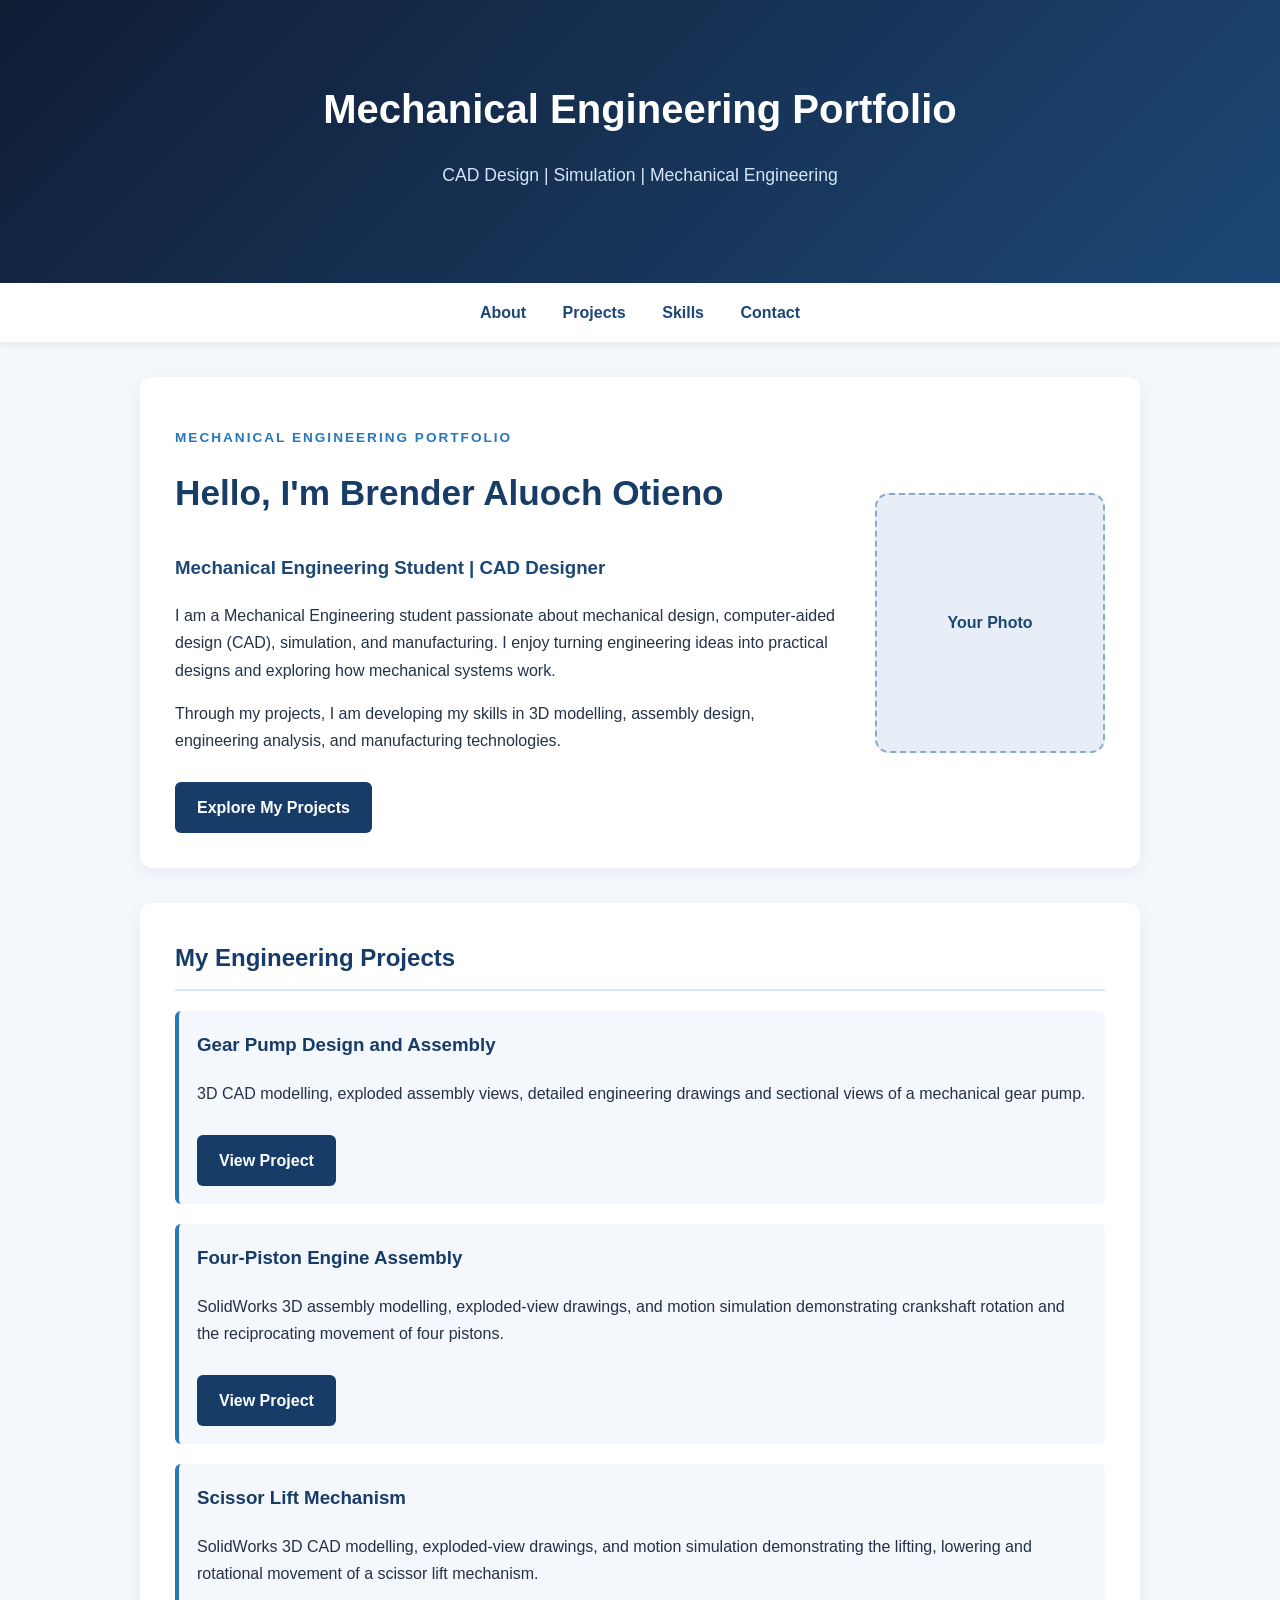
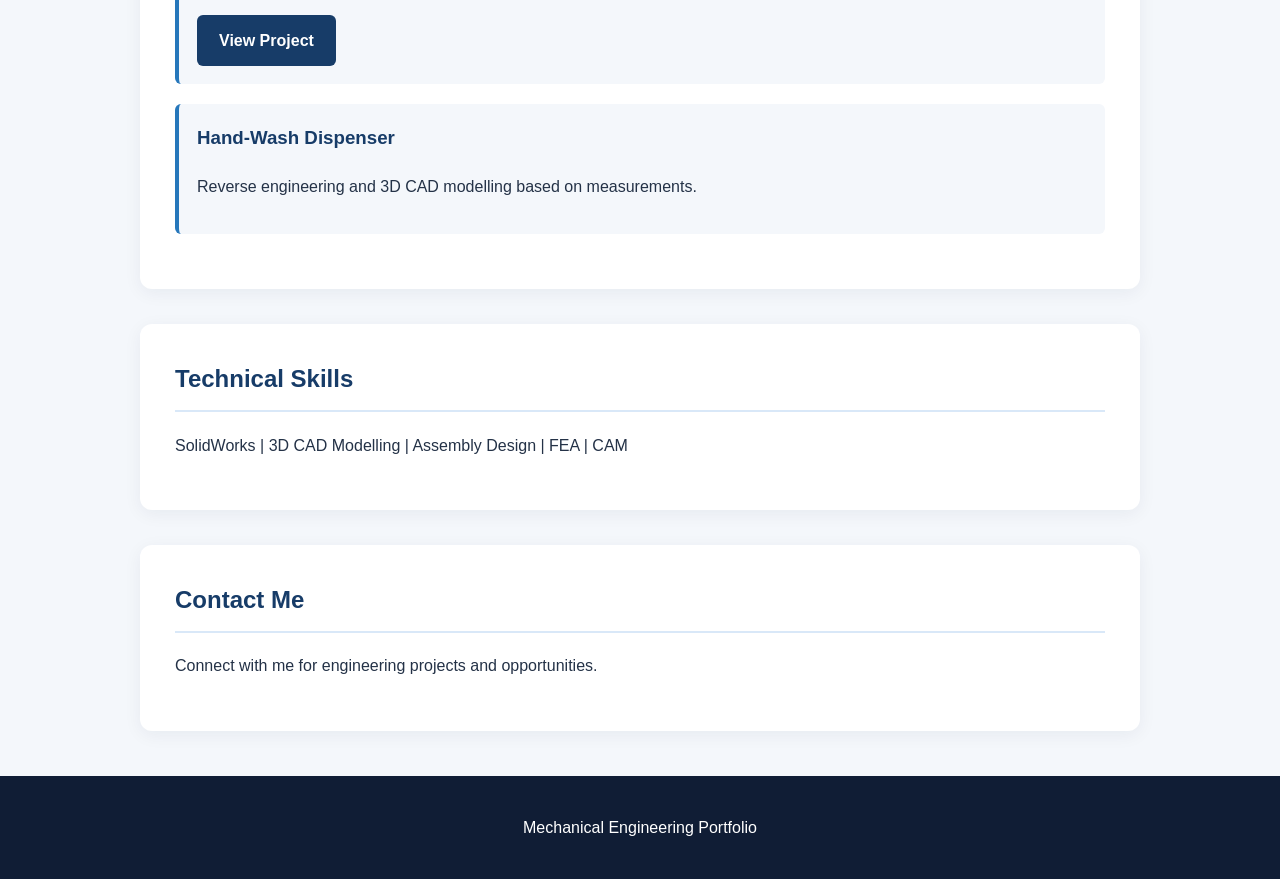
==== index.html @ 4df6caf7 "Add Scissor Lift Mechanism project section" ====
<!DOCTYPE html>
<html lang="en">
<head>
    <meta charset="UTF-8">
    <meta name="viewport" content="width=device-width, initial-scale=1.0">
    <title>Mechanical Engineering CAD Portfolio</title>
    <link rel="stylesheet" href="style.css">
</head>
<body>

    <header>
        <h1>Mechanical Engineering Portfolio</h1>
        <p>CAD Design | Simulation | Mechanical Engineering</p>
    </header>

    <nav>
        <a href="#about">About</a>
        <a href="#projects">Projects</a>
        <a href="#skills">Skills</a>
        <a href="#contact">Contact</a>
    </nav>
     <section id="about">
    <div class="intro-container">

        <div class="intro-text">
            <p class="intro-label">MECHANICAL ENGINEERING PORTFOLIO</p>

            <h2>Hello, I'm Brender Aluoch Otieno</h2>

            <h3>Mechanical Engineering Student | CAD Designer</h3>

            <p>
                I am a Mechanical Engineering student passionate about
                mechanical design, computer-aided design (CAD),
                simulation, and manufacturing. I enjoy turning
                engineering ideas into practical designs and exploring
                how mechanical systems work.
            </p>

            <p>
                Through my projects, I am developing my skills in
                3D modelling, assembly design, engineering analysis,
                and manufacturing technologies.
            </p>

            <a href="#projects" class="intro-button">
                Explore My Projects
            </a>
        </div>

        <div class="profile-photo">
            <div class="photo-placeholder">
                Your Photo
            </div>
        </div>

    </div>
</section>
      
    <section id="projects">
        <h2>My Engineering Projects</h2>

        <article>
    <h3>Gear Pump Design and Assembly</h3>
    <p>
        3D CAD modelling, exploded assembly views,
        detailed engineering drawings and sectional views
        of a mechanical gear pump.
    </p>
    <a href="gear-pump.html" class="intro-button">View Project</a>
</article>

    <article>
    <h3>Four-Piston Engine Assembly</h3>
    <p>
        SolidWorks 3D assembly modelling, exploded-view drawings,
        and motion simulation demonstrating crankshaft rotation
        and the reciprocating movement of four pistons.
    </p>
    <a href="piston.html" class="intro-button">View Project</a>
</article>

    <article>
    <h3>Scissor Lift Mechanism</h3>
    <p>
        SolidWorks 3D CAD modelling, exploded-view drawings,
        and motion simulation demonstrating the lifting,
        lowering and rotational movement of a scissor lift mechanism.
    </p>
    <a href="scissorlift.html" class="intro-button">View Project</a>
</article>    

        <article>
            <h3>Hand-Wash Dispenser</h3>
            <p>Reverse engineering and 3D CAD modelling based on measurements.</p>
        </article>
    </section>

    <section id="skills">
        <h2>Technical Skills</h2>
        <p>SolidWorks | 3D CAD Modelling | Assembly Design | FEA | CAM</p>
    </section>

    <section id="contact">
        <h2>Contact Me</h2>
        <p>Connect with me for engineering projects and opportunities.</p>
    </section>

    <footer>
        <p>Mechanical Engineering Portfolio</p>
    </footer>

</body>
</html>
---- style.css ----
/* General page styling */
* {
    box-sizing: border-box;
}

html {
    scroll-behavior: smooth;
}

body {
    margin: 0;
    font-family: Arial, Helvetica, sans-serif;
    line-height: 1.7;
    color: #243247;
    background-color: #f4f7fb;
}

/* Main introduction */
header {
    background: linear-gradient(135deg, #101d35, #1d4775);
    color: white;
    text-align: center;
    padding: 75px 20px;
}

header h1 {
    font-size: 2.5rem;
    margin: 0 0 10px;
}

header p {
    color: #d5e5f7;
    font-size: 1.1rem;
}

/* Navigation */
nav {
    background-color: #ffffff;
    padding: 16px;
    text-align: center;
    box-shadow: 0 2px 8px rgba(0, 0, 0, 0.08);
}

nav a {
    color: #1d4775;
    text-decoration: none;
    font-weight: bold;
    margin: 0 16px;
}

nav a:hover {
    color: #1684d6;
}

/* Content sections */
section {
    max-width: 1000px;
    margin: 35px auto;
    padding: 35px;
    background-color: #ffffff;
    border-radius: 12px;
    box-shadow: 0 4px 18px rgba(20, 40, 70, 0.06);
}

section h2 {
    color: #173c68;
    margin-top: 0;
    border-bottom: 2px solid #d9e8f8;
    padding-bottom: 10px;
}

/* Individual projects */
article {
    padding: 18px;
    margin: 20px 0;
    background-color: #f4f7fb;
    border-left: 4px solid #2677bb;
    border-radius: 6px;
}

article h3 {
    color: #173c68;
    margin-top: 0;
}

/* Bottom of the page */
footer {
    background-color: #101d35;
    color: #ffffff;
    text-align: center;
    padding: 22px;
    margin-top: 45px;
}

/* Smaller screens, including phones */
@media (max-width: 600px) {
    header {
        padding: 50px 16px;
    }

    header h1 {
        font-size: 1.8rem;
    }

    nav a {
        display: inline-block;
        margin: 5px 8px;
    }

    section {
        margin: 20px 12px;
        padding: 22px;
    }
}
/* Personal introduction */
.intro-container {
    display: flex;
    align-items: center;
    justify-content: space-between;
    gap: 35px;
}

.intro-text {
    flex: 1;
}

.intro-label {
    color: #2677bb;
    font-size: 0.85rem;
    font-weight: bold;
    letter-spacing: 2px;
}

.intro-text h2 {
    font-size: 2.2rem;
    border-bottom: none;
    padding-bottom: 0;
}

.intro-text h3 {
    color: #1d4775;
}

.profile-photo {
    flex: 0 0 230px;
}

.photo-placeholder {
    min-height: 260px;
    display: flex;
    align-items: center;
    justify-content: center;
    background-color: #e7eef7;
    border: 2px dashed #8ba9c9;
    border-radius: 14px;
    color: #1d4775;
    font-weight: bold;
}

.intro-button {
    display: inline-block;
    margin-top: 12px;
    padding: 12px 22px;
    background-color: #173c68;
    color: white;
    text-decoration: none;
    border-radius: 6px;
    font-weight: bold;
}

.intro-button:hover {
    background-color: #2677bb;
}

@media (max-width: 600px) {
    .intro-container {
        flex-direction: column-reverse;
        align-items: stretch;
    }

    .profile-photo {
        flex-basis: auto;
        width: 100%;
        max-width: 230px;
    }

    .intro-text h2 {
        font-size: 1.8rem;
    }
}
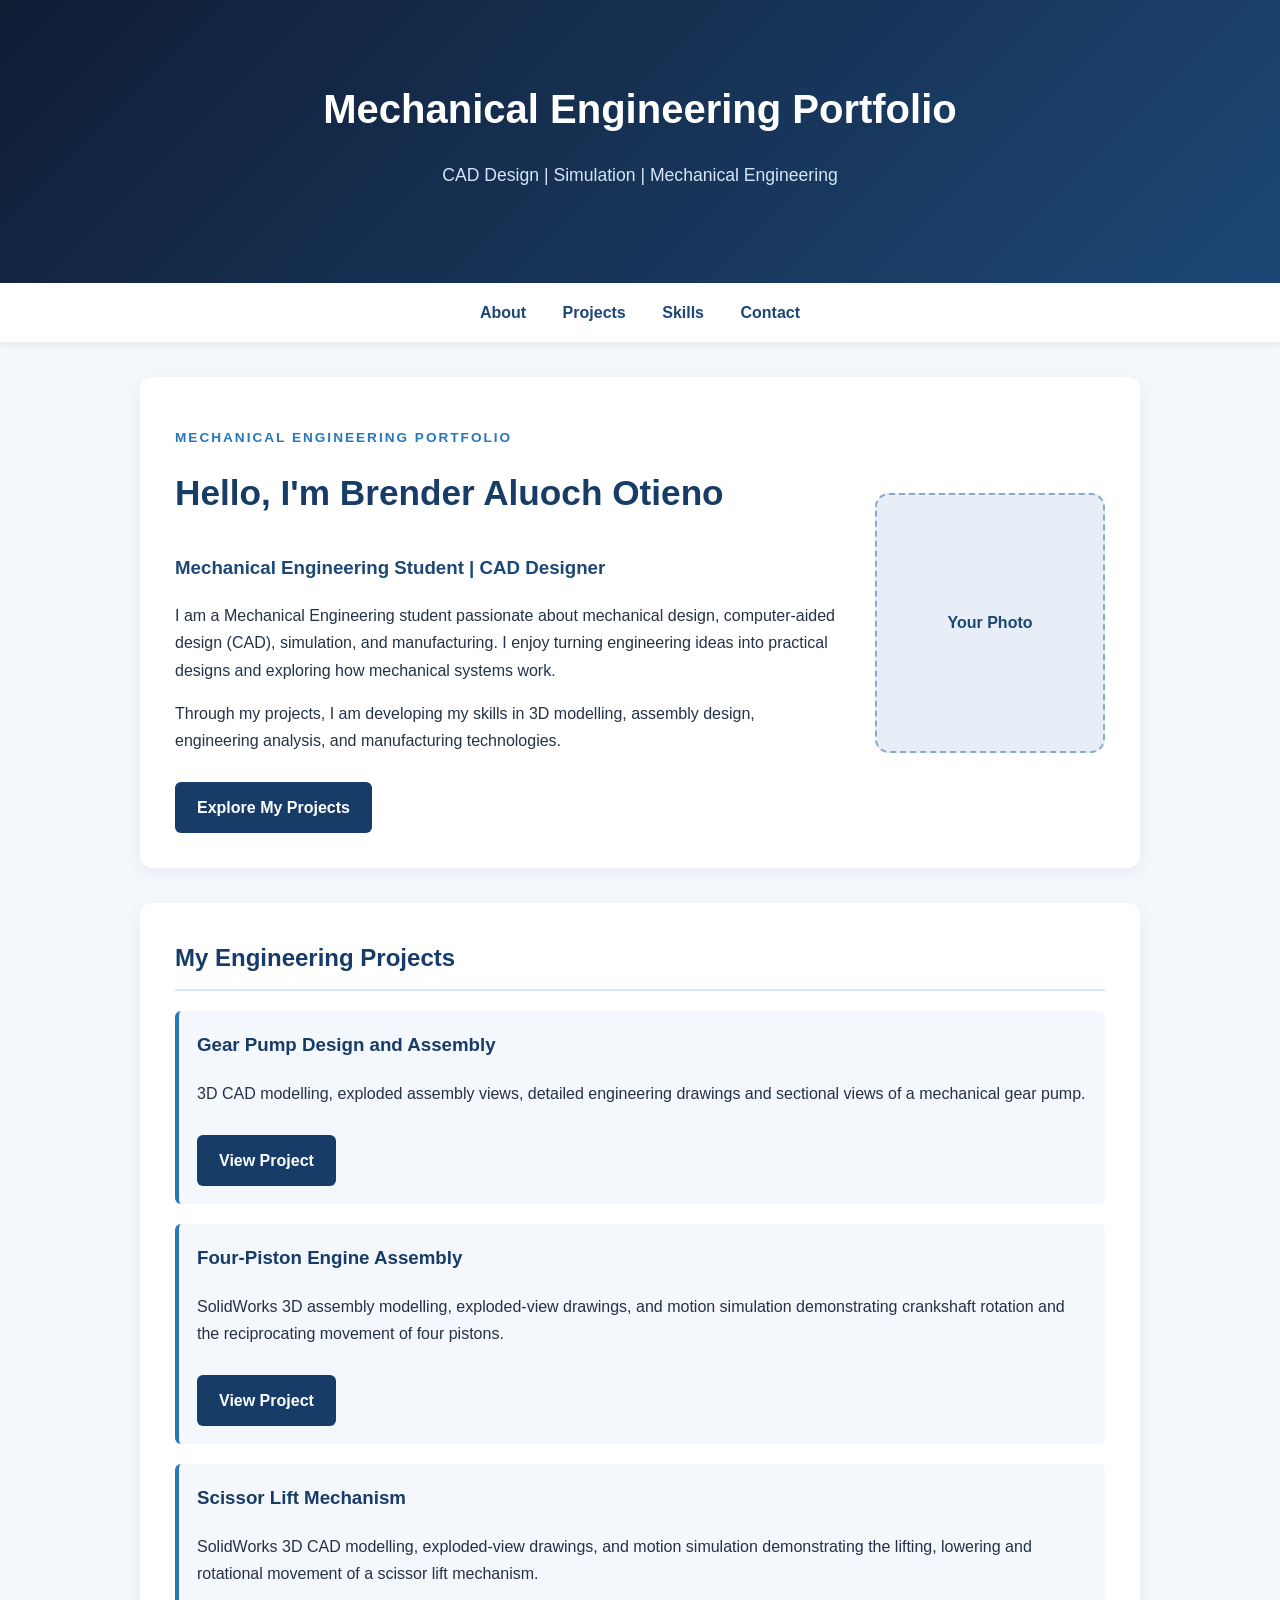
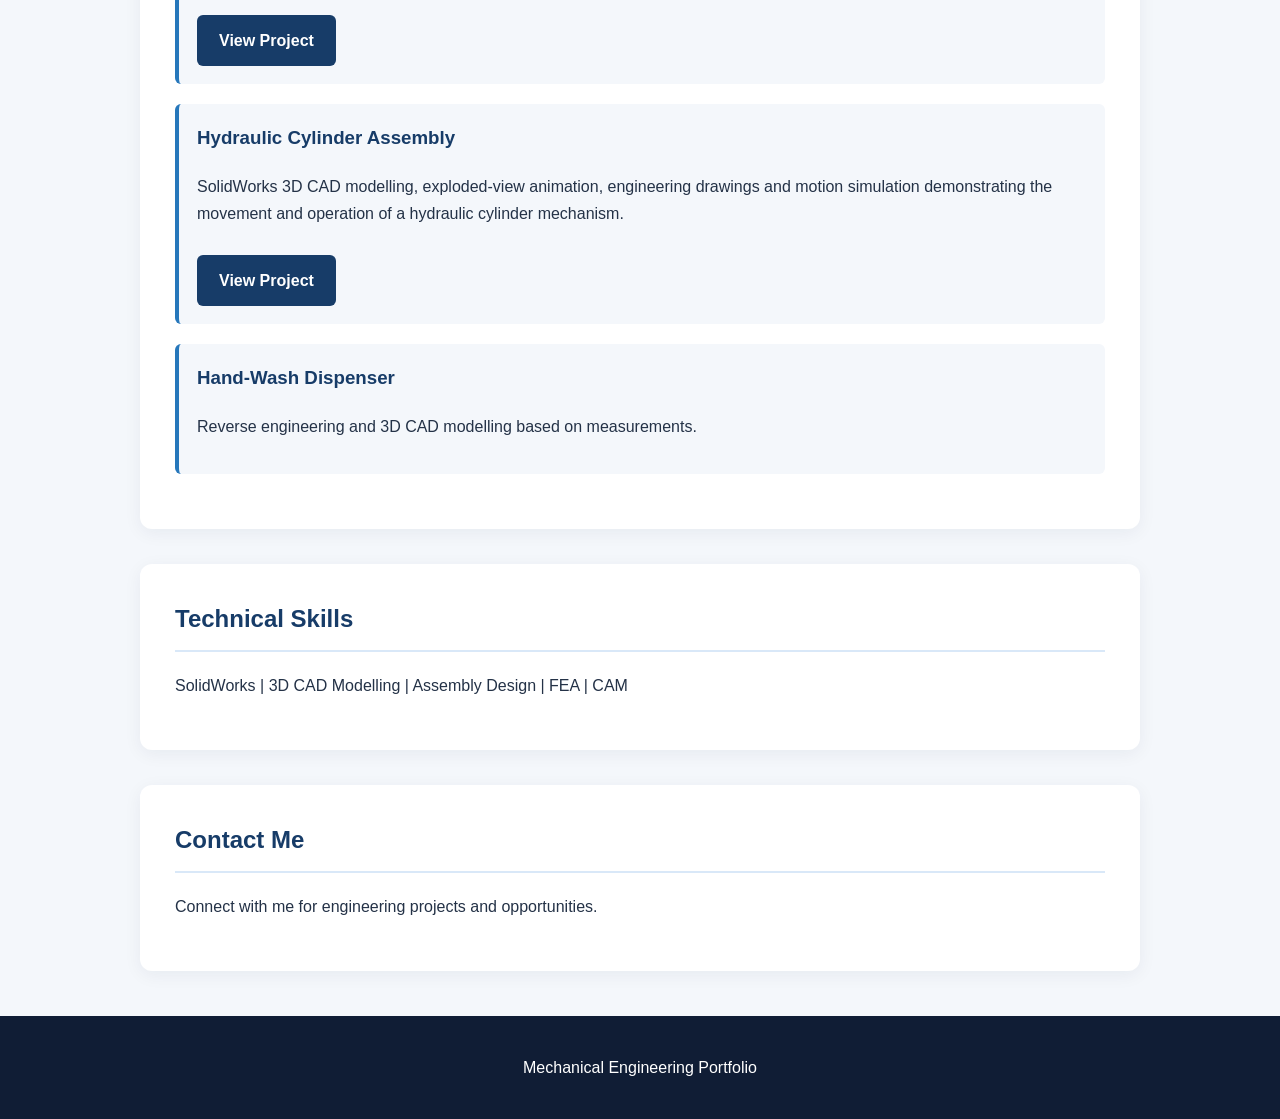
==== commit 2ca09114: "Add hydraulic cylinder assembly project section" ====
--- a/index.html
+++ b/index.html
@@ -91,6 +91,16 @@
 </article>    
 
         <article>
+    <h3>Hydraulic Cylinder Assembly</h3>
+    <p>
+        SolidWorks 3D CAD modelling, exploded-view animation,
+        engineering drawings and motion simulation demonstrating
+        the movement and operation of a hydraulic cylinder mechanism.
+    </p>
+    <a href="hydraulic-cylinder.html" class="intro-button">View Project</a>
+</article>
+
+        <article>
             <h3>Hand-Wash Dispenser</h3>
             <p>Reverse engineering and 3D CAD modelling based on measurements.</p>
         </article>
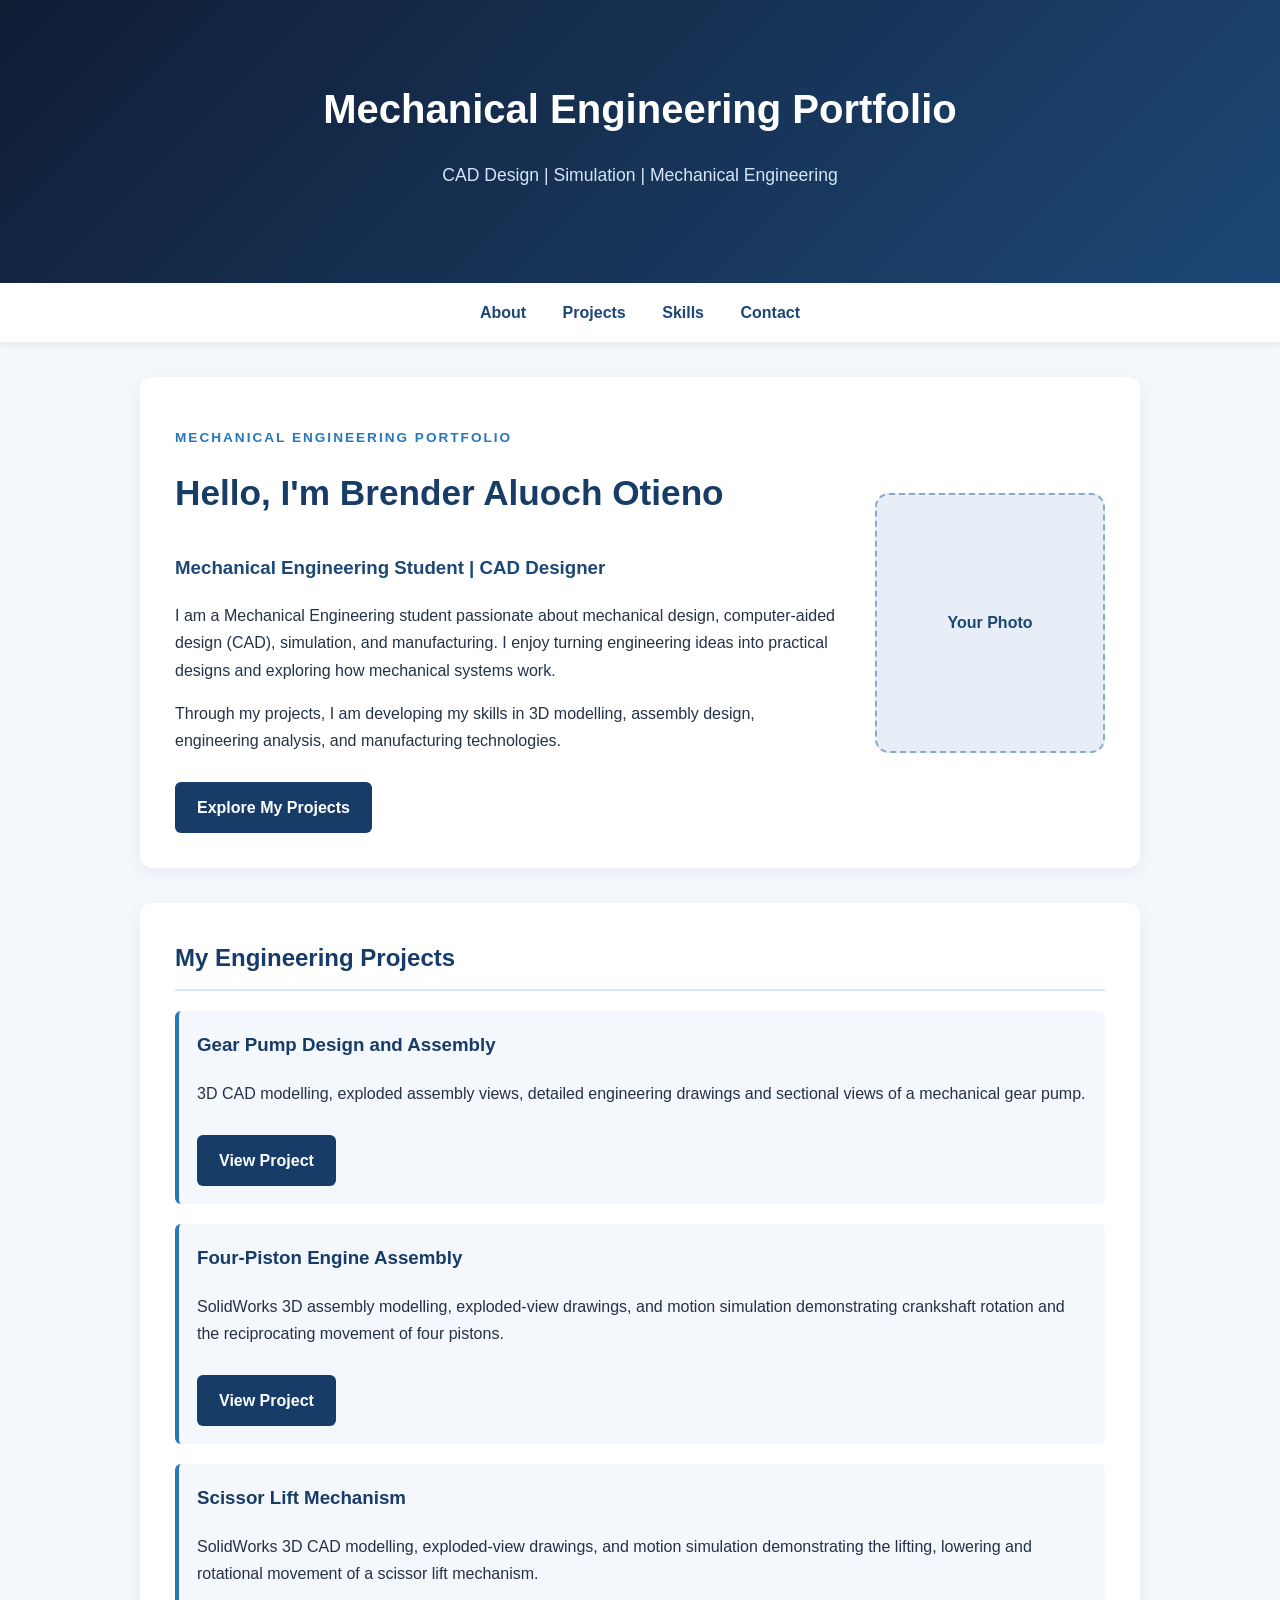
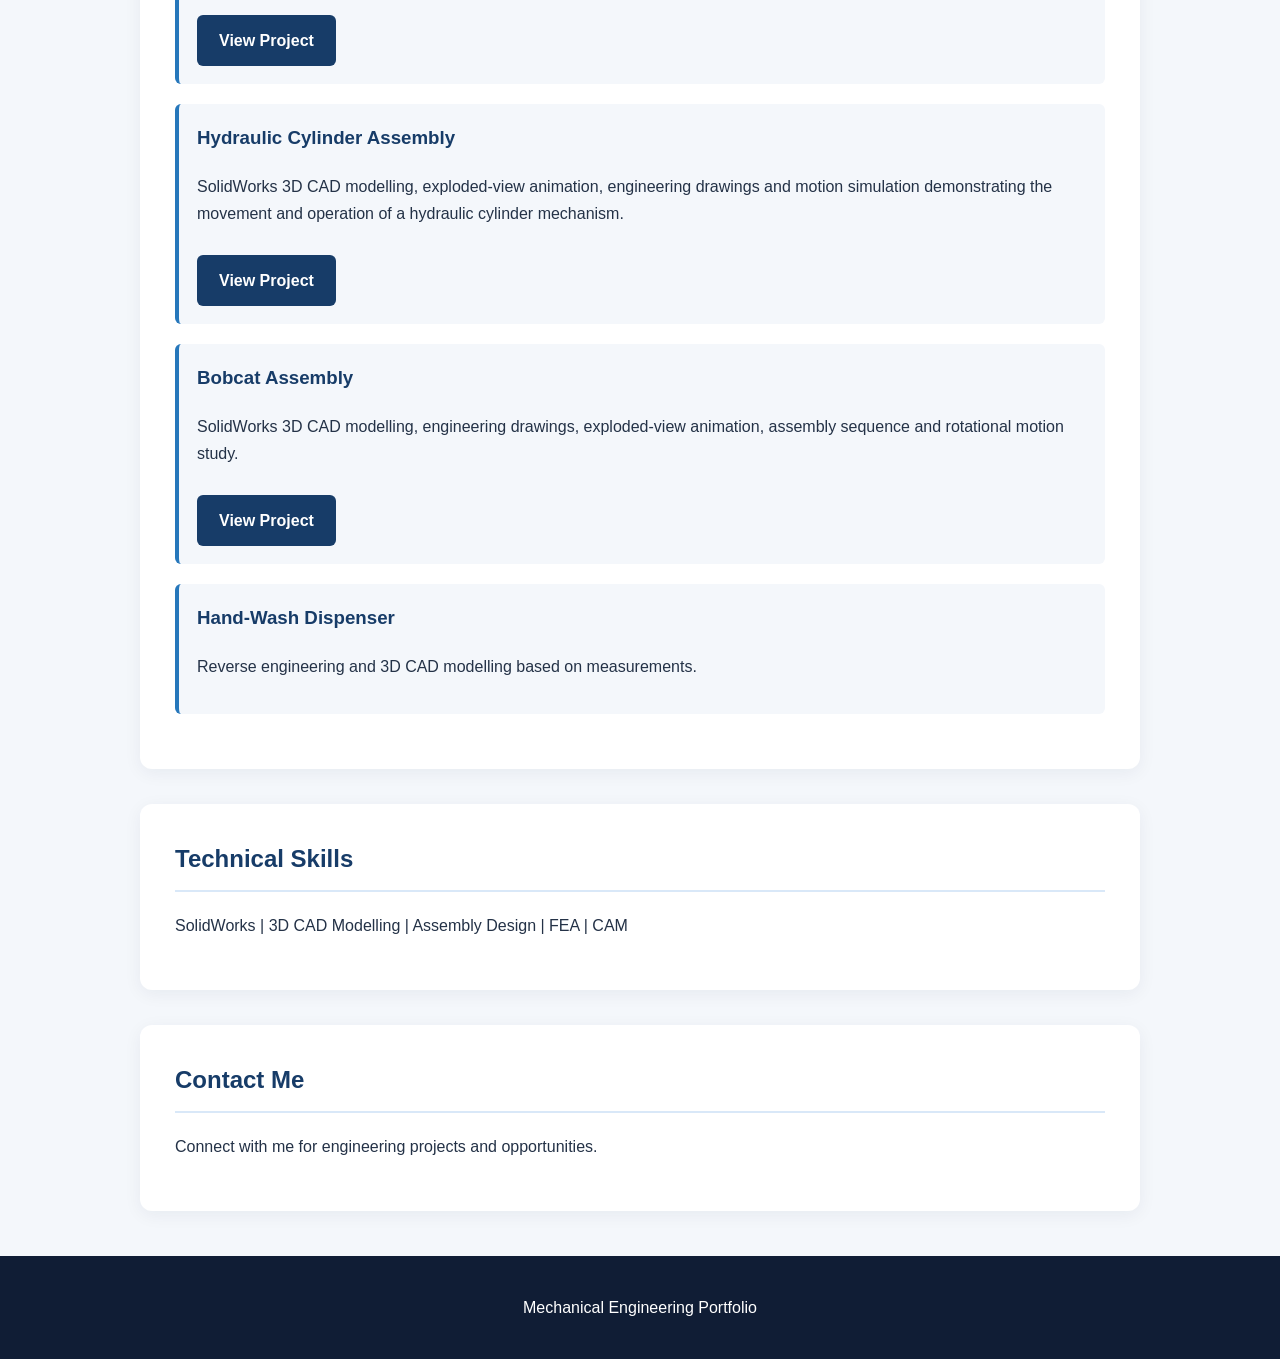
==== commit fbde68da: "Update index.html" ====
--- a/index.html
+++ b/index.html
@@ -101,6 +101,16 @@
 </article>
 
         <article>
+    <h3>Bobcat Assembly</h3>
+    <p>
+        SolidWorks 3D CAD modelling, engineering drawings,
+        exploded-view animation, assembly sequence and
+        rotational motion study.
+    </p>
+    <a href="Bobcat.html" class="intro-button">View Project</a>
+</article>
+        
+        <article>
             <h3>Hand-Wash Dispenser</h3>
             <p>Reverse engineering and 3D CAD modelling based on measurements.</p>
         </article>
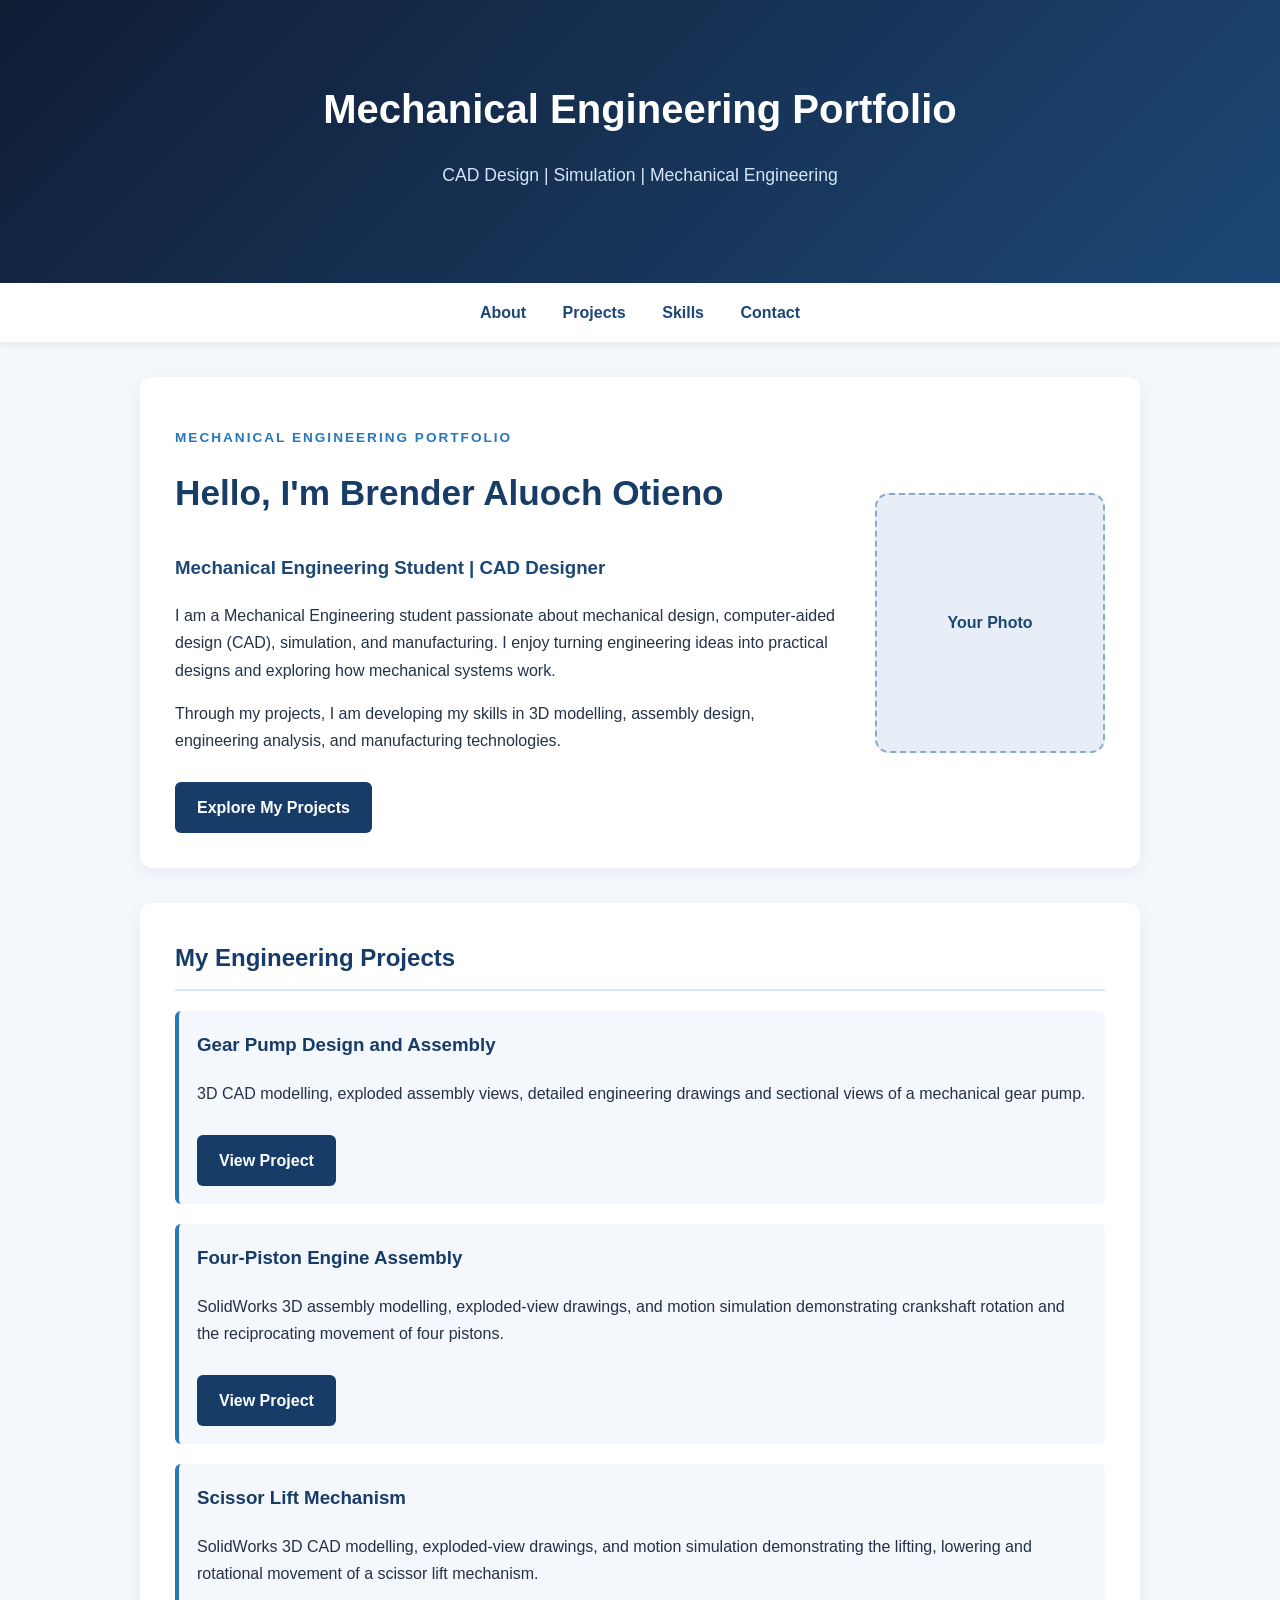
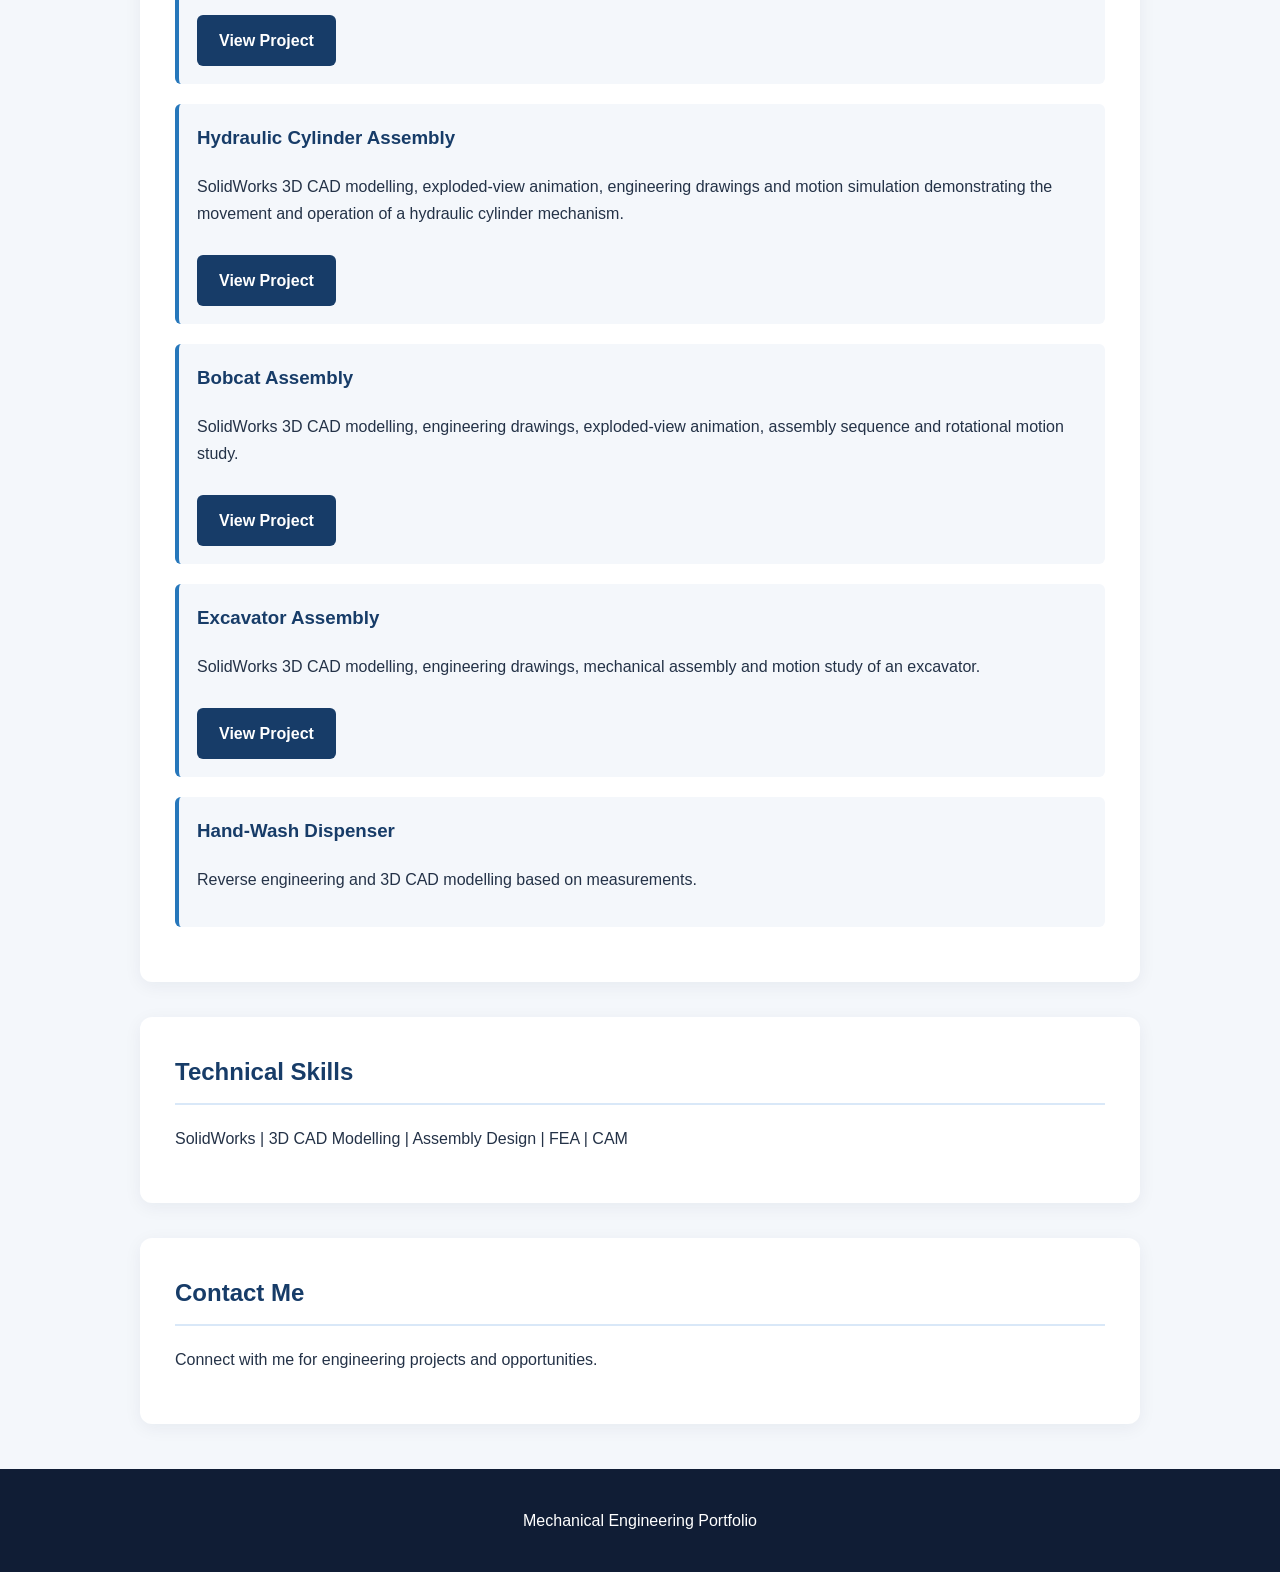
==== commit 32b78933: "Update index.html" ====
--- a/index.html
+++ b/index.html
@@ -109,6 +109,15 @@
     </p>
     <a href="Bobcat.html" class="intro-button">View Project</a>
 </article>
+
+       <article>
+    <h3>Excavator Assembly</h3>
+    <p>
+        SolidWorks 3D CAD modelling, engineering drawings,
+        mechanical assembly and motion study of an excavator.
+    </p>
+    <a href="excavator.html" class="intro-button">View Project</a>
+</article> 
         
         <article>
             <h3>Hand-Wash Dispenser</h3>
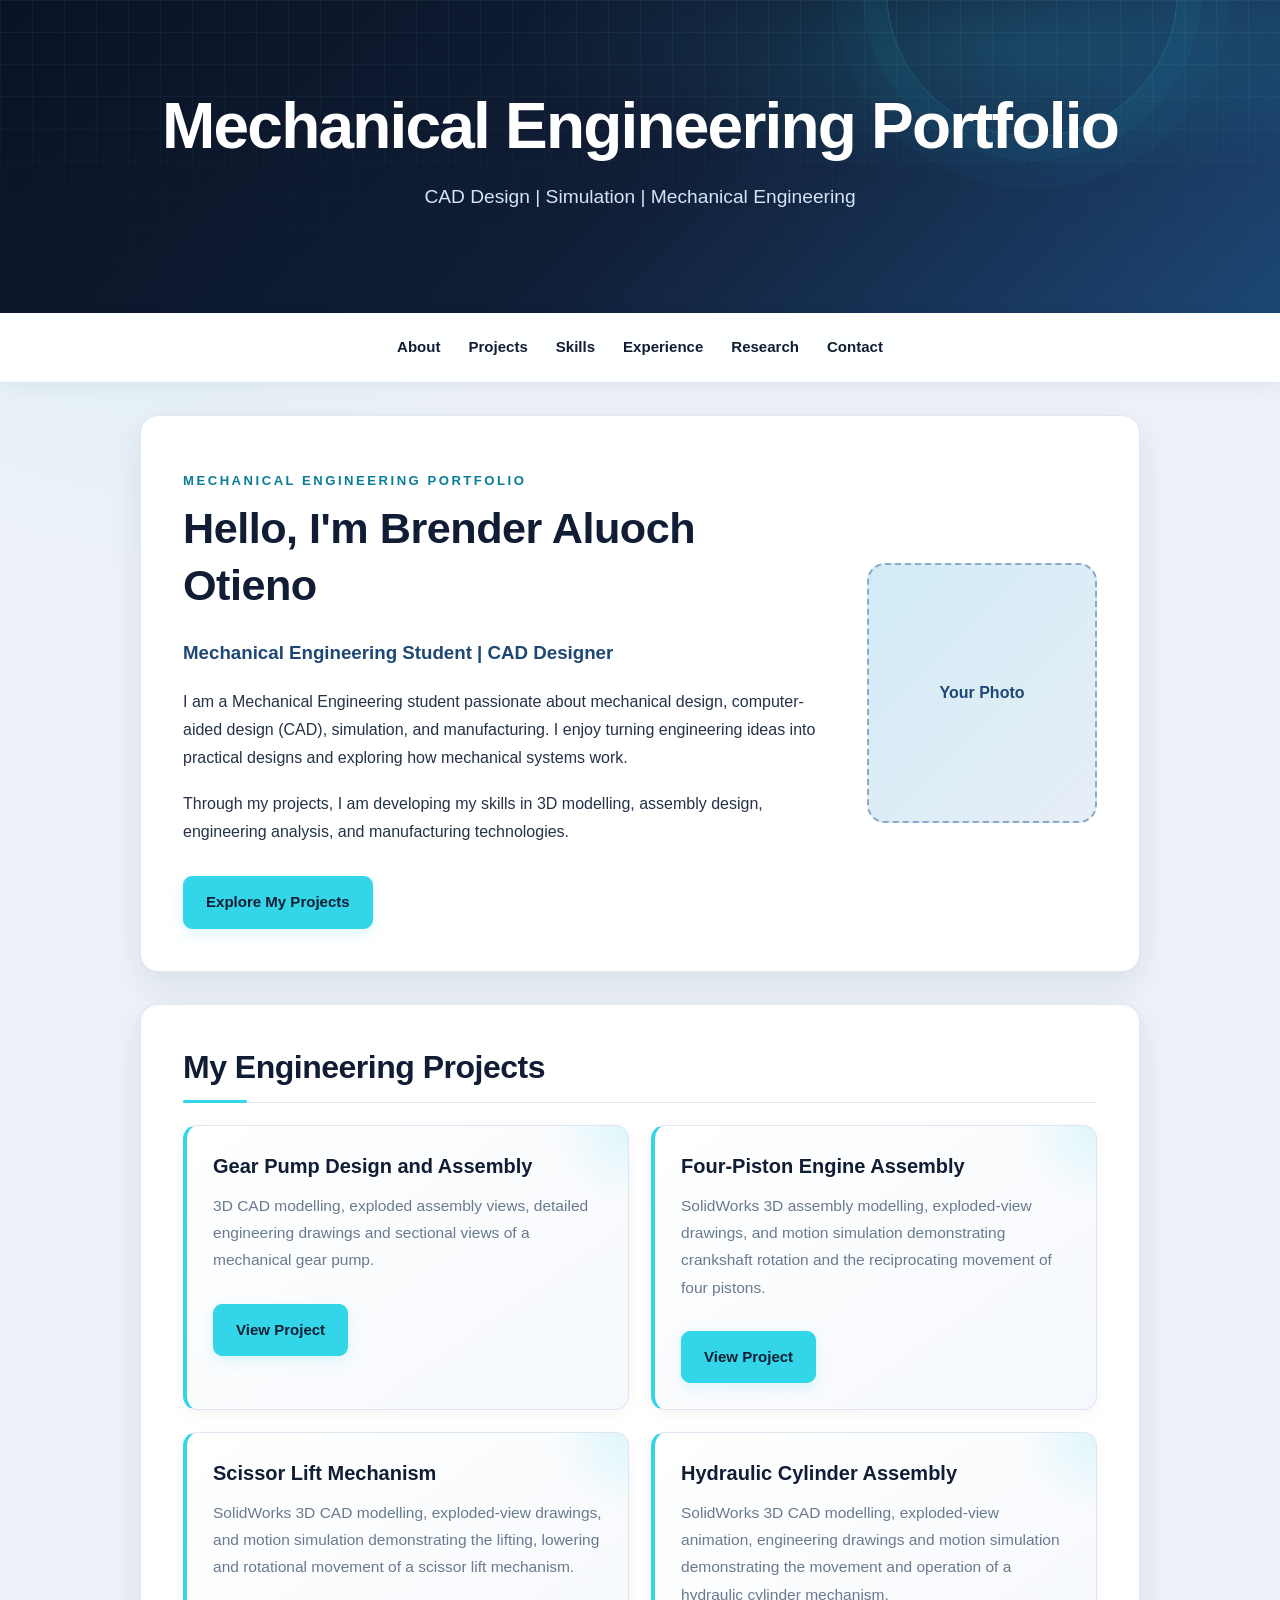
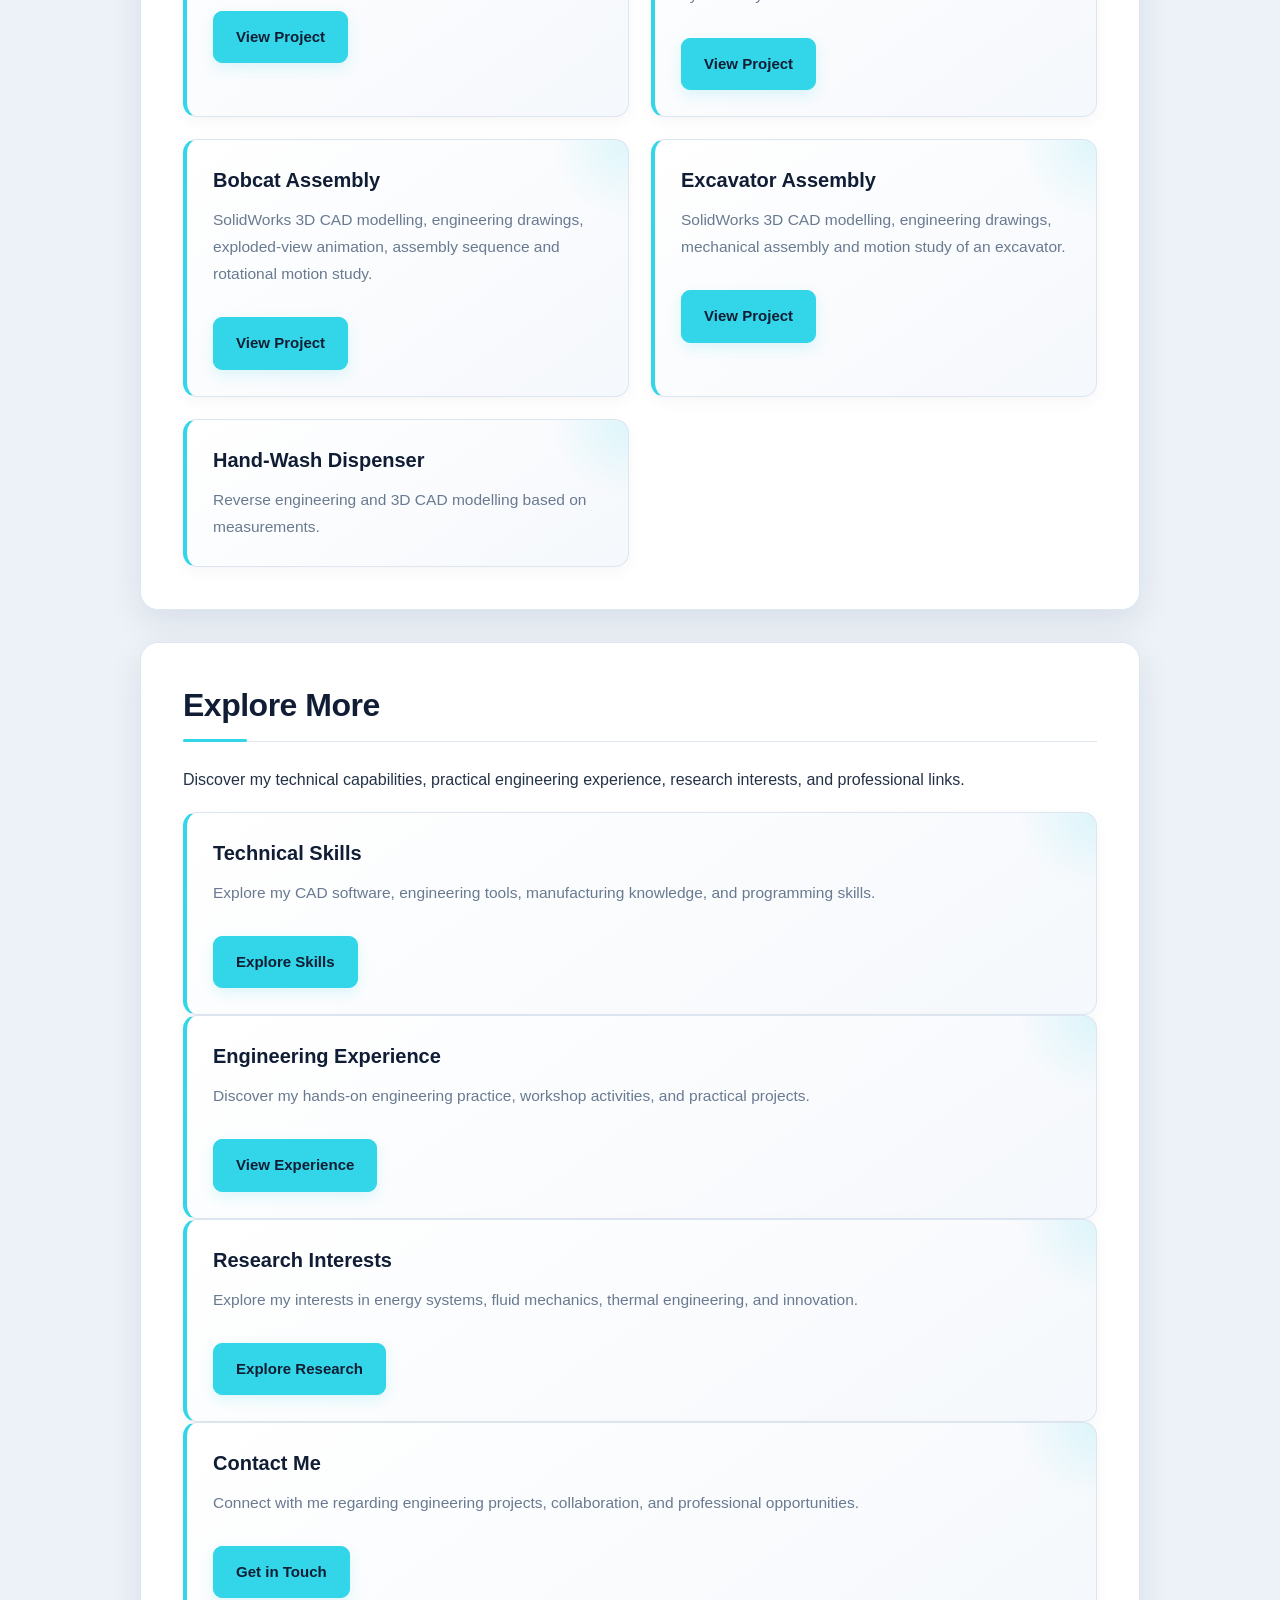
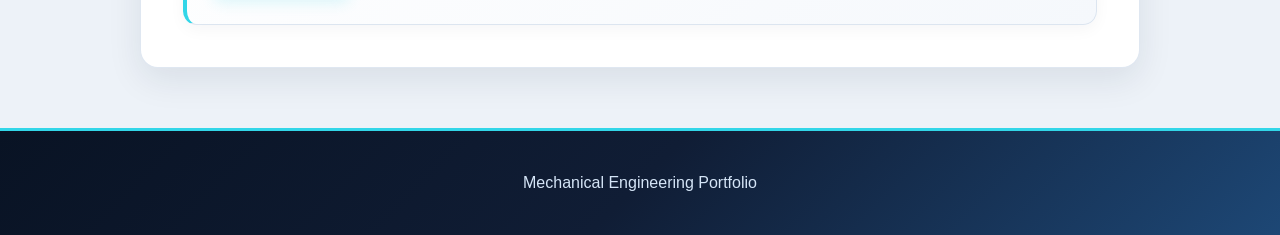
==== commit 400e83a4: "Update index.html" ====
--- a/index.html
+++ b/index.html
@@ -14,11 +14,13 @@
     </header>
 
     <nav>
-        <a href="#about">About</a>
-        <a href="#projects">Projects</a>
-        <a href="#skills">Skills</a>
-        <a href="#contact">Contact</a>
-    </nav>
+    <a href="#about">About</a>
+    <a href="#projects">Projects</a>
+    <a href="technical-skills.html">Skills</a>
+    <a href="experience.html">Experience</a>
+    <a href="research.html">Research</a>
+    <a href="contact.html">Contact</a>
+</nav>
      <section id="about">
     <div class="intro-container">
 
@@ -125,15 +127,38 @@
         </article>
     </section>
 
-    <section id="skills">
-        <h2>Technical Skills</h2>
-        <p>SolidWorks | 3D CAD Modelling | Assembly Design | FEA | CAM</p>
-    </section>
+    <section id="explore">
+    <h2>Explore More</h2>
+    <p>Discover my technical capabilities, practical engineering experience, research interests, and professional links.</p>
 
-    <section id="contact">
-        <h2>Contact Me</h2>
-        <p>Connect with me for engineering projects and opportunities.</p>
-    </section>
+    <div class="explore-grid">
+
+        <article class="explore-card">
+            <h3>Technical Skills</h3>
+            <p>Explore my CAD software, engineering tools, manufacturing knowledge, and programming skills.</p>
+            <a href="technical-skills.html" class="intro-button">Explore Skills</a>
+        </article>
+
+        <article class="explore-card">
+            <h3>Engineering Experience</h3>
+            <p>Discover my hands-on engineering practice, workshop activities, and practical projects.</p>
+            <a href="experience.html" class="intro-button">View Experience</a>
+        </article>
+
+        <article class="explore-card">
+            <h3>Research Interests</h3>
+            <p>Explore my interests in energy systems, fluid mechanics, thermal engineering, and innovation.</p>
+            <a href="research.html" class="intro-button">Explore Research</a>
+        </article>
+
+        <article class="explore-card">
+            <h3>Contact Me</h3>
+            <p>Connect with me regarding engineering projects, collaboration, and professional opportunities.</p>
+            <a href="contact.html" class="intro-button">Get in Touch</a>
+        </article>
+
+    </div>
+</section>
 
     <footer>
         <p>Mechanical Engineering Portfolio</p>
--- a/style.css
+++ b/style.css
@@ -1,178 +1,586 @@
-/* General page styling */
+/* =========================================
+   MECHANICAL ENGINEERING PORTFOLIO
+   Midnight Blueprint Design System
+   ========================================= */
+
+/* 1. DESIGN TOKENS */
+
+:root {
+    --navy: #101d35;
+    --navy-light: #162746;
+    --navy-deep: #091324;
+    --blue: #1d4775;
+    --cyan: #32d6e8;
+    --cyan-soft: #b5f5fa;
+    --amber: #ffb454;
+
+    --page: #edf2f8;
+    --surface: #ffffff;
+    --surface-soft: #f5f8fc;
+    --text: #243247;
+    --muted: #697a90;
+    --border: #dce5f0;
+
+    --radius: 18px;
+    --shadow: 0 12px 35px rgba(16, 29, 53, 0.09);
+    --shadow-hover: 0 20px 45px rgba(16, 29, 53, 0.16);
+    --transition: 250ms ease;
+}
+
+/* 2. RESET AND PAGE DEFAULTS */
+
 * {
     box-sizing: border-box;
 }
 
 html {
     scroll-behavior: smooth;
+    scroll-padding-top: 24px;
 }
 
 body {
     margin: 0;
-    font-family: Arial, Helvetica, sans-serif;
-    line-height: 1.7;
-    color: #243247;
-    background-color: #f4f7fb;
-}
-
-/* Main introduction */
+    font-family: "Segoe UI", Arial, Helvetica, sans-serif;
+    line-height: 1.75;
+    color: var(--text);
+    background:
+        radial-gradient(
+            circle at 10% 5%,
+            rgba(50, 214, 232, 0.08),
+            transparent 26rem
+        ),
+        var(--page);
+    -webkit-font-smoothing: antialiased;
+}
+
+img,
+video {
+    max-width: 100%;
+}
+
+img {
+    display: block;
+}
+
+a {
+    color: #176a9a;
+    text-underline-offset: 4px;
+    transition:
+        color var(--transition),
+        background-color var(--transition);
+}
+
+a:hover {
+    color: #079eb4;
+}
+
+::selection {
+    color: var(--navy-deep);
+    background: var(--cyan);
+}
+
+/* 3. HERO / PAGE HEADER */
+
 header {
-    background: linear-gradient(135deg, #101d35, #1d4775);
-    color: white;
+    position: relative;
+    isolation: isolate;
+    overflow: hidden;
+    padding: 90px 24px 100px;
+    color: #ffffff;
     text-align: center;
-    padding: 75px 20px;
+    background:
+        radial-gradient(
+            ellipse at 80% 15%,
+            rgba(50, 214, 232, 0.16),
+            transparent 35%
+        ),
+        linear-gradient(
+            135deg,
+            var(--navy-deep),
+            var(--navy) 50%,
+            var(--blue)
+        );
+}
+
+/* Blueprint grid */
+
+header::before {
+    content: "";
+    position: absolute;
+    inset: 0;
+    z-index: -1;
+    pointer-events: none;
+    background-image:
+        linear-gradient(
+            rgba(181, 245, 250, 0.055) 1px,
+            transparent 1px
+        ),
+        linear-gradient(
+            90deg,
+            rgba(181, 245, 250, 0.055) 1px,
+            transparent 1px
+        );
+    background-size: 32px 32px;
+    mask-image: linear-gradient(
+        to bottom,
+        black,
+        transparent 95%
+    );
+}
+
+/* Subtle technical rings */
+
+header::after {
+    content: "";
+    position: absolute;
+    z-index: -1;
+    width: 290px;
+    height: 290px;
+    top: -155px;
+    right: 8%;
+    border: 1px solid rgba(50, 214, 232, 0.22);
+    border-radius: 50%;
+    box-shadow:
+        0 0 0 24px rgba(50, 214, 232, 0.035),
+        0 0 0 52px rgba(50, 214, 232, 0.025);
+    pointer-events: none;
 }
 
 header h1 {
-    font-size: 2.5rem;
-    margin: 0 0 10px;
+    max-width: 1000px;
+    margin: 0 auto 12px;
+    font-size: clamp(2.2rem, 5vw, 4.2rem);
+    line-height: 1.15;
+    letter-spacing: -1.8px;
+    font-weight: 800;
+    animation: rise-in 800ms ease both;
 }
 
 header p {
+    max-width: 720px;
+    margin: 16px auto 0;
     color: #d5e5f7;
-    font-size: 1.1rem;
-}
-
-/* Navigation */
+    font-size: clamp(1rem, 2vw, 1.2rem);
+    animation: rise-in 900ms ease both;
+}
+
+/* 4. NAVIGATION */
+
 nav {
-    background-color: #ffffff;
-    padding: 16px;
-    text-align: center;
-    box-shadow: 0 2px 8px rgba(0, 0, 0, 0.08);
+    position: relative;
+    z-index: 5;
+    display: flex;
+    flex-wrap: wrap;
+    align-items: center;
+    justify-content: center;
+    gap: 10px 28px;
+    padding: 16px 24px;
+    background: rgba(255, 255, 255, 0.94);
+    border-bottom: 1px solid var(--border);
+    box-shadow: 0 5px 20px rgba(16, 29, 53, 0.05);
 }
 
 nav a {
-    color: #1d4775;
+    position: relative;
+    padding: 5px 0;
+    color: var(--navy);
+    font-size: 0.94rem;
+    font-weight: 700;
     text-decoration: none;
-    font-weight: bold;
-    margin: 0 16px;
+}
+
+nav a::after {
+    content: "";
+    position: absolute;
+    left: 0;
+    bottom: -3px;
+    width: 100%;
+    height: 2px;
+    background: var(--cyan);
+    transform: scaleX(0);
+    transform-origin: left;
+    transition: transform var(--transition);
+}
+
+nav a:hover::after,
+nav a:focus-visible::after {
+    transform: scaleX(1);
 }
 
 nav a:hover {
-    color: #1684d6;
-}
-
-/* Content sections */
+    color: #087d98;
+}
+
+/* 5. MAIN CONTENT AND SECTIONS */
+
+main {
+    width: min(1160px, calc(100% - 36px));
+    margin: 42px auto 65px;
+}
+
 section {
     max-width: 1000px;
-    margin: 35px auto;
-    padding: 35px;
-    background-color: #ffffff;
-    border-radius: 12px;
-    box-shadow: 0 4px 18px rgba(20, 40, 70, 0.06);
+    margin: 32px auto;
+    padding: clamp(24px, 4vw, 42px);
+    background: var(--surface);
+    border: 1px solid rgba(220, 229, 240, 0.9);
+    border-radius: var(--radius);
+    box-shadow: var(--shadow);
+    animation: rise-in 650ms ease both;
 }
 
 section h2 {
-    color: #173c68;
-    margin-top: 0;
-    border-bottom: 2px solid #d9e8f8;
-    padding-bottom: 10px;
-}
-
-/* Individual projects */
+    position: relative;
+    margin: 0 0 24px;
+    padding: 0 0 14px;
+    color: var(--navy);
+    font-size: clamp(1.45rem, 3vw, 2rem);
+    line-height: 1.3;
+    letter-spacing: -0.5px;
+    border-bottom: 1px solid var(--border);
+}
+
+section h2::after {
+    content: "";
+    position: absolute;
+    bottom: -1px;
+    left: 0;
+    width: 64px;
+    height: 3px;
+    border-radius: 5px;
+    background: var(--cyan);
+}
+
+section p {
+    margin: 12px 0 18px;
+}
+
+section p:last-child {
+    margin-bottom: 0;
+}
+
+section ul {
+    padding-left: 22px;
+}
+
+section li {
+    margin: 8px 0;
+    padding-left: 4px;
+}
+
+section li::marker {
+    color: #089eb3;
+}
+
+/* 6. PROJECT GALLERY AND PROJECT CARDS */
+
+/* Automatically creates a grid when articles are
+   direct children of a section. */
+
+section:has(> article) {
+    display: grid;
+    grid-template-columns: repeat(2, minmax(0, 1fr));
+    gap: 22px;
+}
+
+section:has(> article) > h2 {
+    grid-column: 1 / -1;
+    margin-bottom: 0;
+}
+
 article {
-    padding: 18px;
-    margin: 20px 0;
-    background-color: #f4f7fb;
-    border-left: 4px solid #2677bb;
-    border-radius: 6px;
+    position: relative;
+    overflow: hidden;
+    min-width: 0;
+    padding: 26px;
+    margin: 0;
+    background: linear-gradient(
+        145deg,
+        #ffffff,
+        var(--surface-soft)
+    );
+    border: 1px solid var(--border);
+    border-left: 4px solid var(--cyan);
+    border-radius: 14px;
+    box-shadow: 0 5px 16px rgba(16, 29, 53, 0.04);
+    transition:
+        transform var(--transition),
+        box-shadow var(--transition),
+        border-color var(--transition);
+}
+
+article::after {
+    content: "";
+    position: absolute;
+    top: 0;
+    right: 0;
+    width: 75px;
+    height: 75px;
+    pointer-events: none;
+    background: radial-gradient(
+        circle at top right,
+        rgba(50, 214, 232, 0.14),
+        transparent 72%
+    );
+}
+
+article:hover {
+    transform: translateY(-6px);
+    border-color: #a7eaf0;
+    border-left-color: #079eb4;
+    box-shadow: var(--shadow-hover);
 }
 
 article h3 {
-    color: #173c68;
-    margin-top: 0;
-}
-
-/* Bottom of the page */
-footer {
-    background-color: #101d35;
-    color: #ffffff;
-    text-align: center;
-    padding: 22px;
-    margin-top: 45px;
-}
-
-/* Smaller screens, including phones */
-@media (max-width: 600px) {
-    header {
-        padding: 50px 16px;
-    }
-
-    header h1 {
-        font-size: 1.8rem;
-    }
-
-    nav a {
-        display: inline-block;
-        margin: 5px 8px;
-    }
-
-    section {
-        margin: 20px 12px;
-        padding: 22px;
-    }
-}
-/* Personal introduction */
+    position: relative;
+    z-index: 1;
+    margin: 0 0 12px;
+    color: var(--navy);
+    font-size: 1.25rem;
+    line-height: 1.4;
+}
+
+article p {
+    color: var(--muted);
+    font-size: 0.97rem;
+}
+
+/* 7. BUTTONS */
+
+.intro-button {
+    position: relative;
+    display: inline-flex;
+    align-items: center;
+    justify-content: center;
+    gap: 8px;
+    margin-top: 12px;
+    padding: 12px 22px;
+    color: var(--navy);
+    background: var(--cyan);
+    border: 1px solid var(--cyan);
+    border-radius: 9px;
+    font-size: 0.94rem;
+    font-weight: 800;
+    text-decoration: none;
+    box-shadow: 0 5px 14px rgba(50, 214, 232, 0.16);
+    transition:
+        transform var(--transition),
+        background-color var(--transition),
+        box-shadow var(--transition);
+}
+
+.intro-button:hover {
+    color: var(--navy-deep);
+    background: #6ce7f1;
+    box-shadow: 0 8px 22px rgba(50, 214, 232, 0.25);
+    transform: translateY(-2px);
+}
+
+.intro-button:focus-visible,
+a:focus-visible {
+    outline: 3px solid var(--amber);
+    outline-offset: 4px;
+}
+
+/* 8. PROJECT DRAWINGS AND DOCUMENT LINKS */
+
+section a:not(.intro-button) {
+    font-weight: 700;
+}
+
+section a:not(.intro-button):hover {
+    color: #079eb4;
+}
+
+/* 9. VIDEO PRESENTATION */
+
+video {
+    display: block;
+    width: 100%;
+    height: auto;
+    margin: 22px 0;
+    background: var(--navy-deep);
+    border: 1px solid #d6e1ed;
+    border-radius: 13px;
+    box-shadow: 0 12px 28px rgba(16, 29, 53, 0.13);
+}
+
+/* 10. PERSONAL INTRODUCTION */
+
 .intro-container {
     display: flex;
     align-items: center;
     justify-content: space-between;
-    gap: 35px;
+    gap: 42px;
 }
 
 .intro-text {
     flex: 1;
+    min-width: 0;
 }
 
 .intro-label {
-    color: #2677bb;
-    font-size: 0.85rem;
-    font-weight: bold;
-    letter-spacing: 2px;
+    display: inline-block;
+    margin-bottom: 8px;
+    color: #087d98;
+    font-size: 0.82rem;
+    font-weight: 800;
+    letter-spacing: 2.5px;
+    text-transform: uppercase;
 }
 
 .intro-text h2 {
-    font-size: 2.2rem;
+    margin-top: 0;
+    padding-bottom: 0;
     border-bottom: none;
-    padding-bottom: 0;
+    font-size: clamp(1.8rem, 4vw, 2.7rem);
+}
+
+.intro-text h2::after {
+    display: none;
 }
 
 .intro-text h3 {
-    color: #1d4775;
+    color: var(--blue);
 }
 
 .profile-photo {
     flex: 0 0 230px;
 }
 
+.profile-photo img {
+    width: 100%;
+    height: 280px;
+    object-fit: cover;
+    border: 3px solid #ffffff;
+    border-radius: 18px;
+    box-shadow: var(--shadow);
+}
+
 .photo-placeholder {
-    min-height: 260px;
     display: flex;
     align-items: center;
     justify-content: center;
-    background-color: #e7eef7;
+    min-height: 260px;
+    padding: 20px;
+    color: var(--blue);
+    background:
+        linear-gradient(
+            135deg,
+            rgba(50, 214, 232, 0.12),
+            transparent
+        ),
+        #e7eef7;
     border: 2px dashed #8ba9c9;
-    border-radius: 14px;
-    color: #1d4775;
-    font-weight: bold;
-}
-
-.intro-button {
-    display: inline-block;
-    margin-top: 12px;
-    padding: 12px 22px;
-    background-color: #173c68;
-    color: white;
-    text-decoration: none;
-    border-radius: 6px;
-    font-weight: bold;
-}
-
-.intro-button:hover {
-    background-color: #2677bb;
-}
+    border-radius: 18px;
+    font-weight: 700;
+    text-align: center;
+}
+
+/* 11. FOOTER */
+
+footer {
+    position: relative;
+    overflow: hidden;
+    margin-top: 60px;
+    padding: 32px 20px;
+    color: #d5e5f7;
+    text-align: center;
+    background:
+        linear-gradient(
+            135deg,
+            var(--navy-deep),
+            var(--navy),
+            var(--blue)
+        );
+    border-top: 3px solid var(--cyan);
+}
+
+footer p {
+    margin: 6px 0;
+}
+
+footer a {
+    color: var(--cyan-soft);
+}
+
+footer a:hover {
+    color: #ffffff;
+}
+
+/* 12. ANIMATIONS */
+
+@keyframes rise-in {
+    from {
+        opacity: 0;
+        transform: translateY(16px);
+    }
+
+    to {
+        opacity: 1;
+        transform: translateY(0);
+    }
+}
+
+/* 13. TABLETS */
+
+@media (max-width: 800px) {
+    header {
+        padding: 70px 20px 78px;
+    }
+
+    section:has(> article) {
+        grid-template-columns: 1fr;
+    }
+
+    .intro-container {
+        gap: 28px;
+    }
+
+    .profile-photo {
+        flex-basis: 200px;
+    }
+}
+
+/* 14. MOBILE PHONES */
 
 @media (max-width: 600px) {
+    header {
+        padding: 52px 18px 60px;
+    }
+
+    header h1 {
+        letter-spacing: -0.8px;
+    }
+
+    nav {
+        gap: 8px 18px;
+        padding: 14px 12px;
+    }
+
+    nav a {
+        font-size: 0.88rem;
+    }
+
+    main {
+        width: calc(100% - 24px);
+        margin: 24px auto 40px;
+    }
+
+    section {
+        margin: 20px auto;
+        padding: 23px 19px;
+        border-radius: 14px;
+    }
+
+    section:has(> article) {
+        gap: 16px;
+    }
+
+    article {
+        padding: 22px 19px;
+    }
+
     .intro-container {
         flex-direction: column-reverse;
         align-items: stretch;
@@ -184,8 +592,37 @@
         max-width: 230px;
     }
 
+    .profile-photo img {
+        height: 260px;
+    }
+
     .intro-text h2 {
-        font-size: 1.8rem;
-    }
-}
-
+        font-size: 1.85rem;
+    }
+
+    .intro-button {
+        max-width: 100%;
+    }
+
+    footer {
+        margin-top: 40px;
+    }
+}
+
+/* 15. ACCESSIBILITY: REDUCED MOTION */
+
+@media (prefers-reduced-motion: reduce) {
+    *,
+    *::before,
+    *::after {
+        scroll-behavior: auto !important;
+        animation-duration: 0.01ms !important;
+        animation-iteration-count: 1 !important;
+        transition-duration: 0.01ms !important;
+    }
+
+    article:hover,
+    .intro-button:hover {
+        transform: none;
+    }
+}
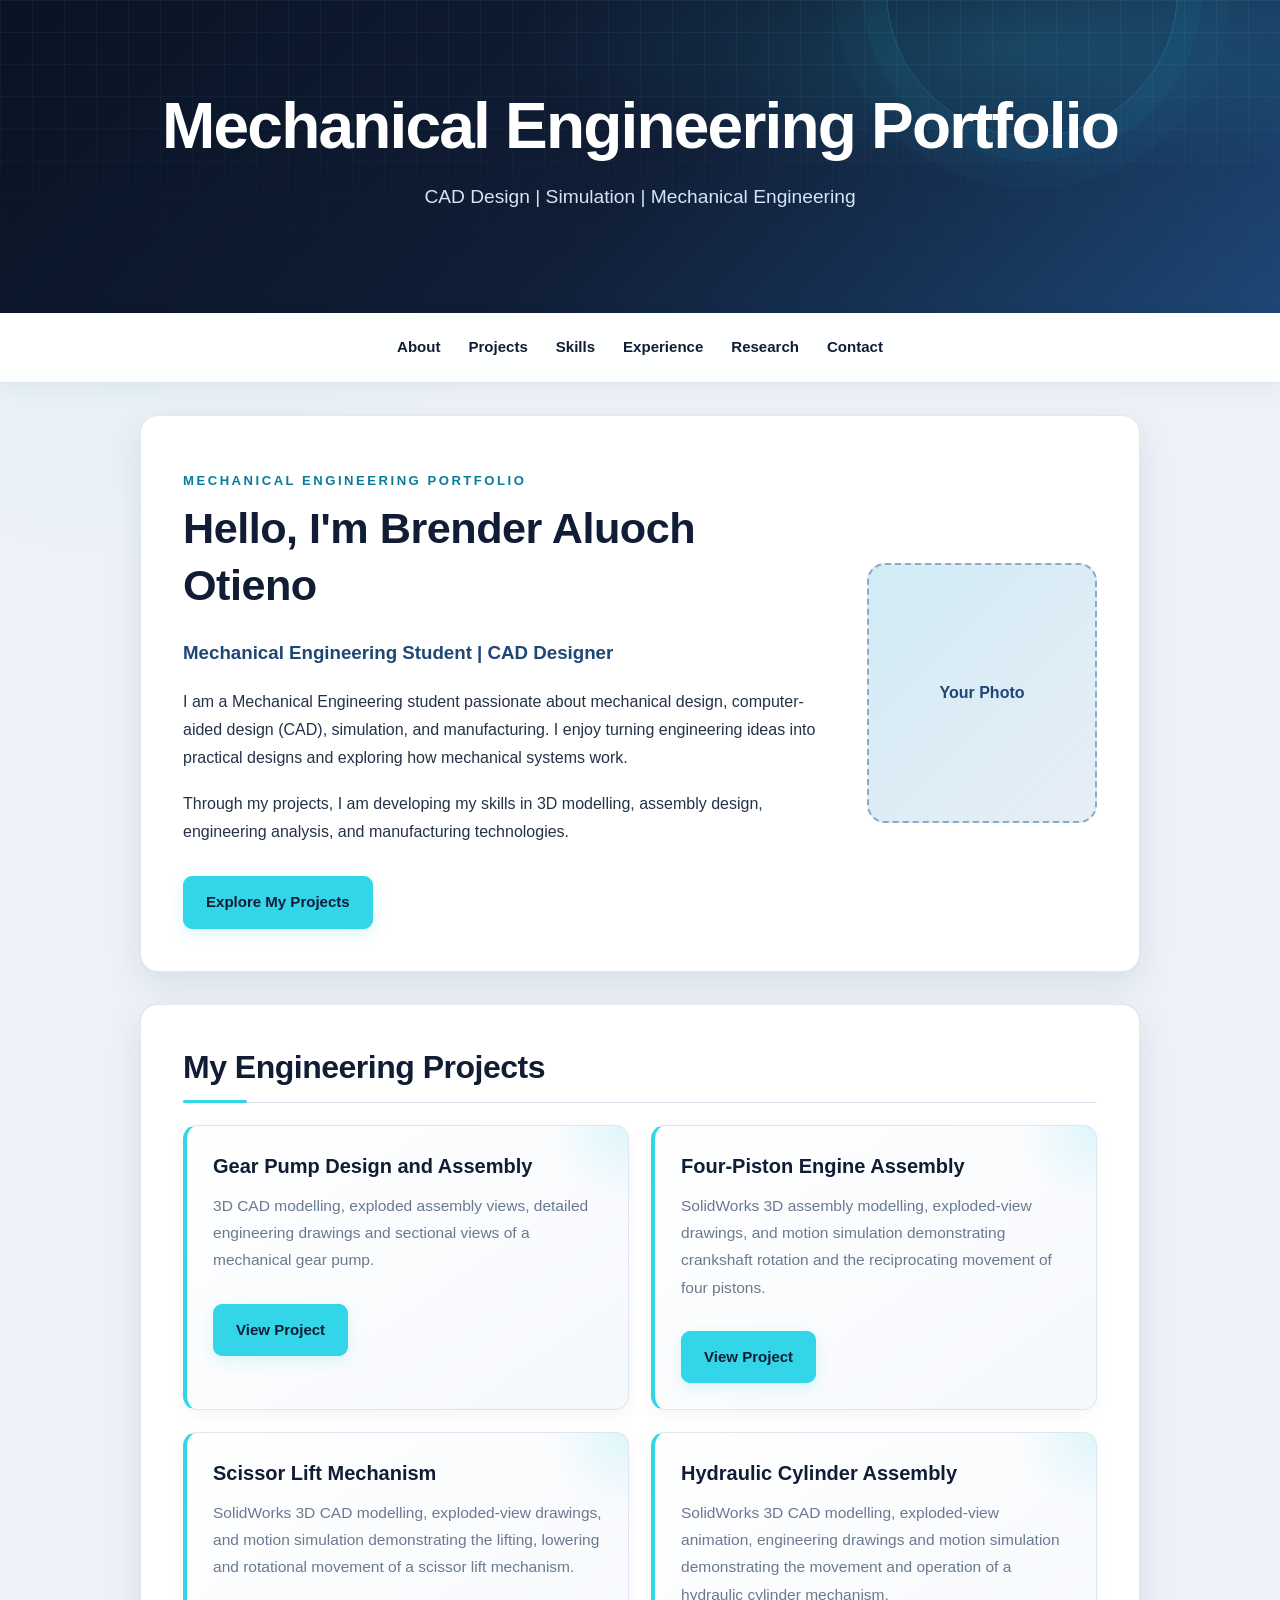
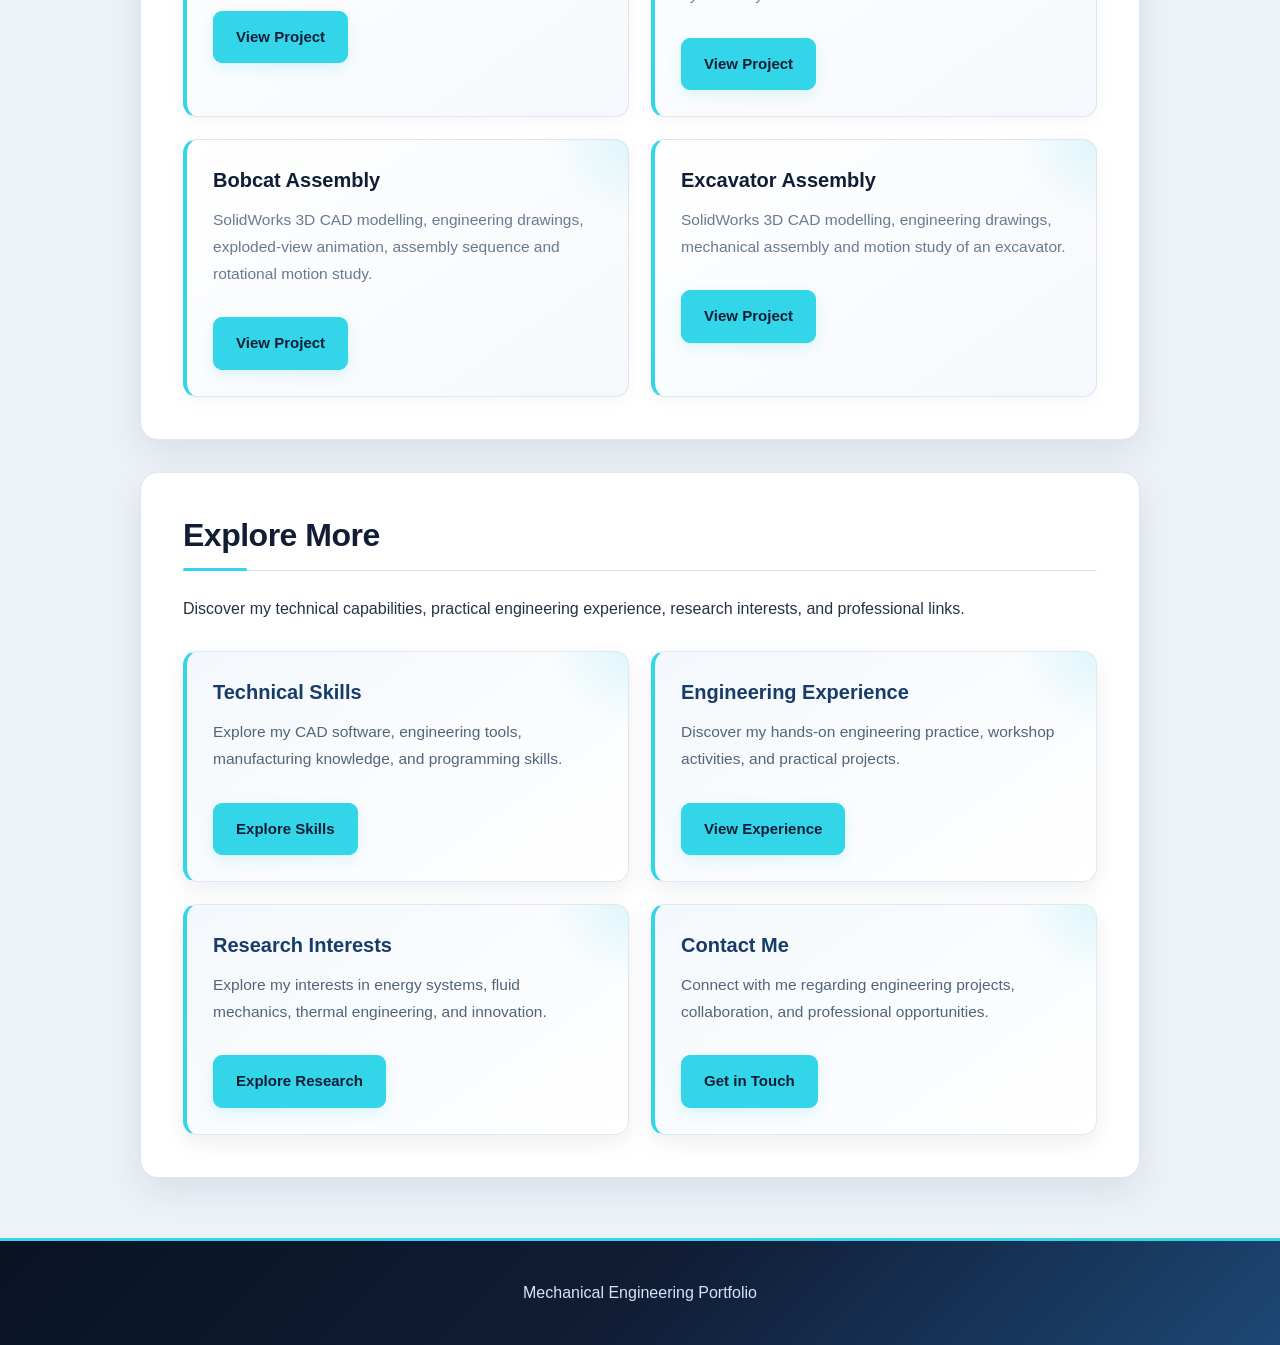
==== commit c22bb4e1: "Update index.html" ====
--- a/index.html
+++ b/index.html
@@ -121,10 +121,6 @@
     <a href="excavator.html" class="intro-button">View Project</a>
 </article> 
         
-        <article>
-            <h3>Hand-Wash Dispenser</h3>
-            <p>Reverse engineering and 3D CAD modelling based on measurements.</p>
-        </article>
     </section>
 
     <section id="explore">
--- a/style.css
+++ b/style.css
@@ -626,3 +626,45 @@
         transform: none;
     }
 }
+/* Explore More: clickable portfolio cards */
+.explore-grid {
+    display: grid;
+    grid-template-columns: repeat(2, minmax(0, 1fr));
+    gap: 22px;
+    margin-top: 28px;
+}
+
+.explore-card {
+    margin: 0;
+    padding: 26px;
+    background: linear-gradient(145deg, #f4f8fc, #ffffff);
+    border: 1px solid #dce8f3;
+    border-left: 4px solid #32d6e8;
+    border-radius: 14px;
+    box-shadow: 0 8px 22px rgba(16, 29, 53, 0.07);
+    transition:
+        transform 0.3s ease,
+        box-shadow 0.3s ease,
+        border-color 0.3s ease;
+}
+
+.explore-card:hover {
+    transform: translateY(-7px);
+    box-shadow: 0 16px 32px rgba(16, 29, 53, 0.14);
+    border-left-color: #ffb454;
+}
+
+.explore-card h3 {
+    color: #173c68;
+    margin-top: 0;
+}
+
+.explore-card p {
+    color: #52647a;
+}
+
+@media (max-width: 600px) {
+    .explore-grid {
+        grid-template-columns: 1fr;
+    }
+}
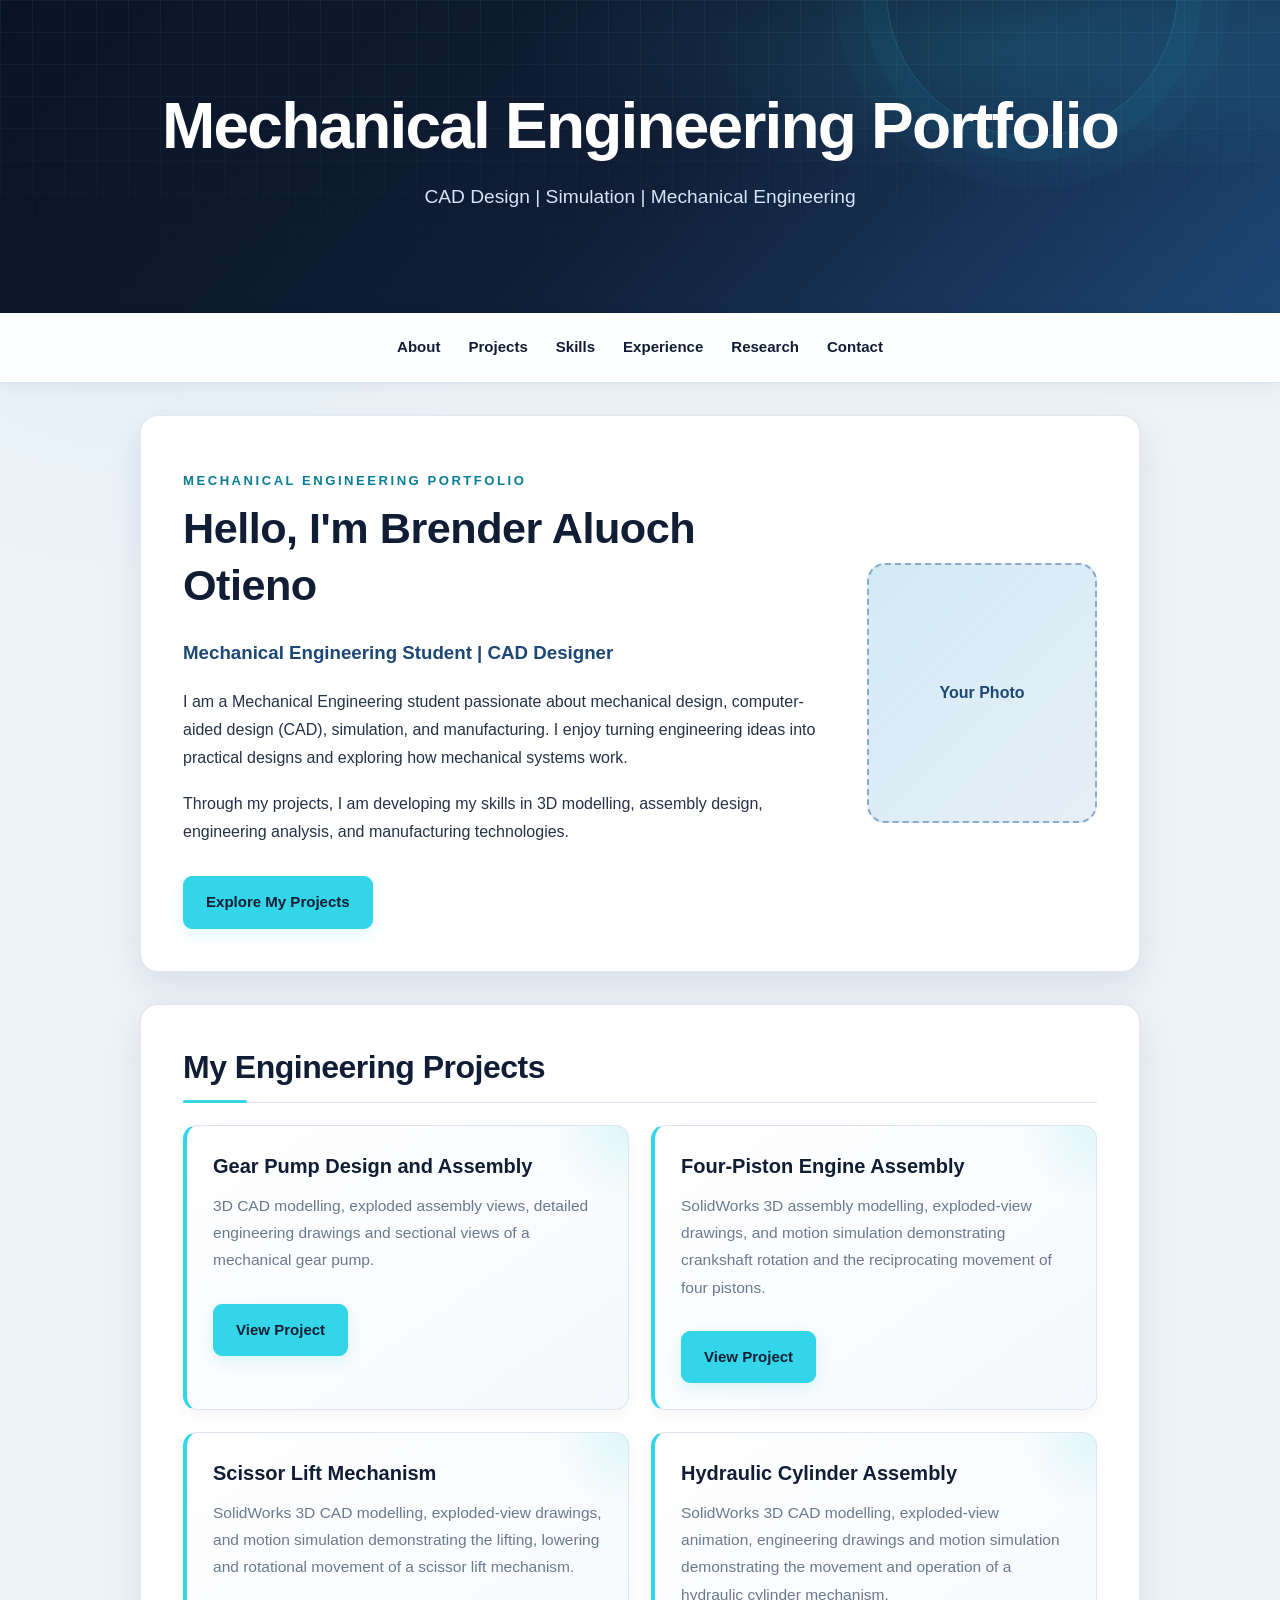
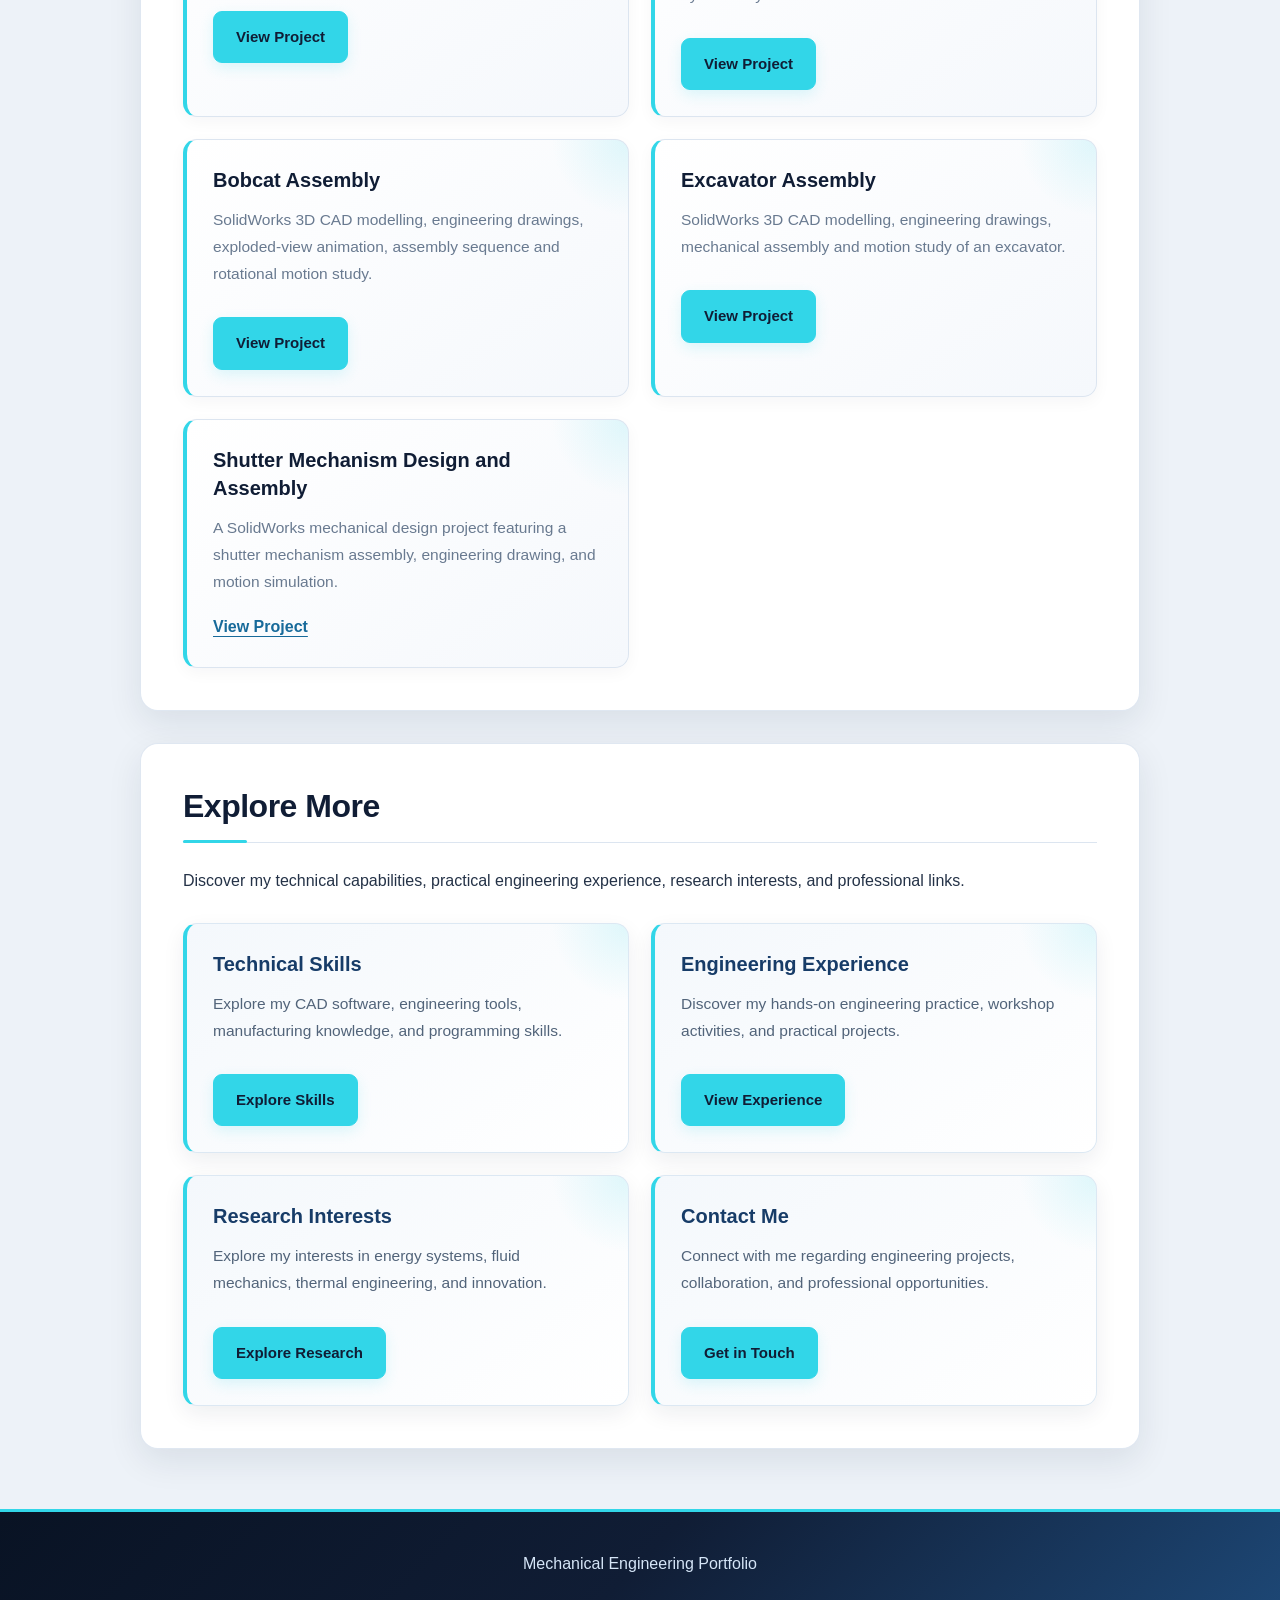
==== commit c6f0f1ea: "Update index.html" ====
--- a/index.html
+++ b/index.html
@@ -120,6 +120,19 @@
     </p>
     <a href="excavator.html" class="intro-button">View Project</a>
 </article> 
+
+      <article>
+    <h3>Shutter Mechanism Design and Assembly</h3>
+
+    <p>
+        A SolidWorks mechanical design project featuring a shutter
+        mechanism assembly, engineering drawing, and motion simulation.
+    </p>
+
+    <a href="shutter-mechanism.html">
+        View Project
+    </a>
+</article>  
         
     </section>
 
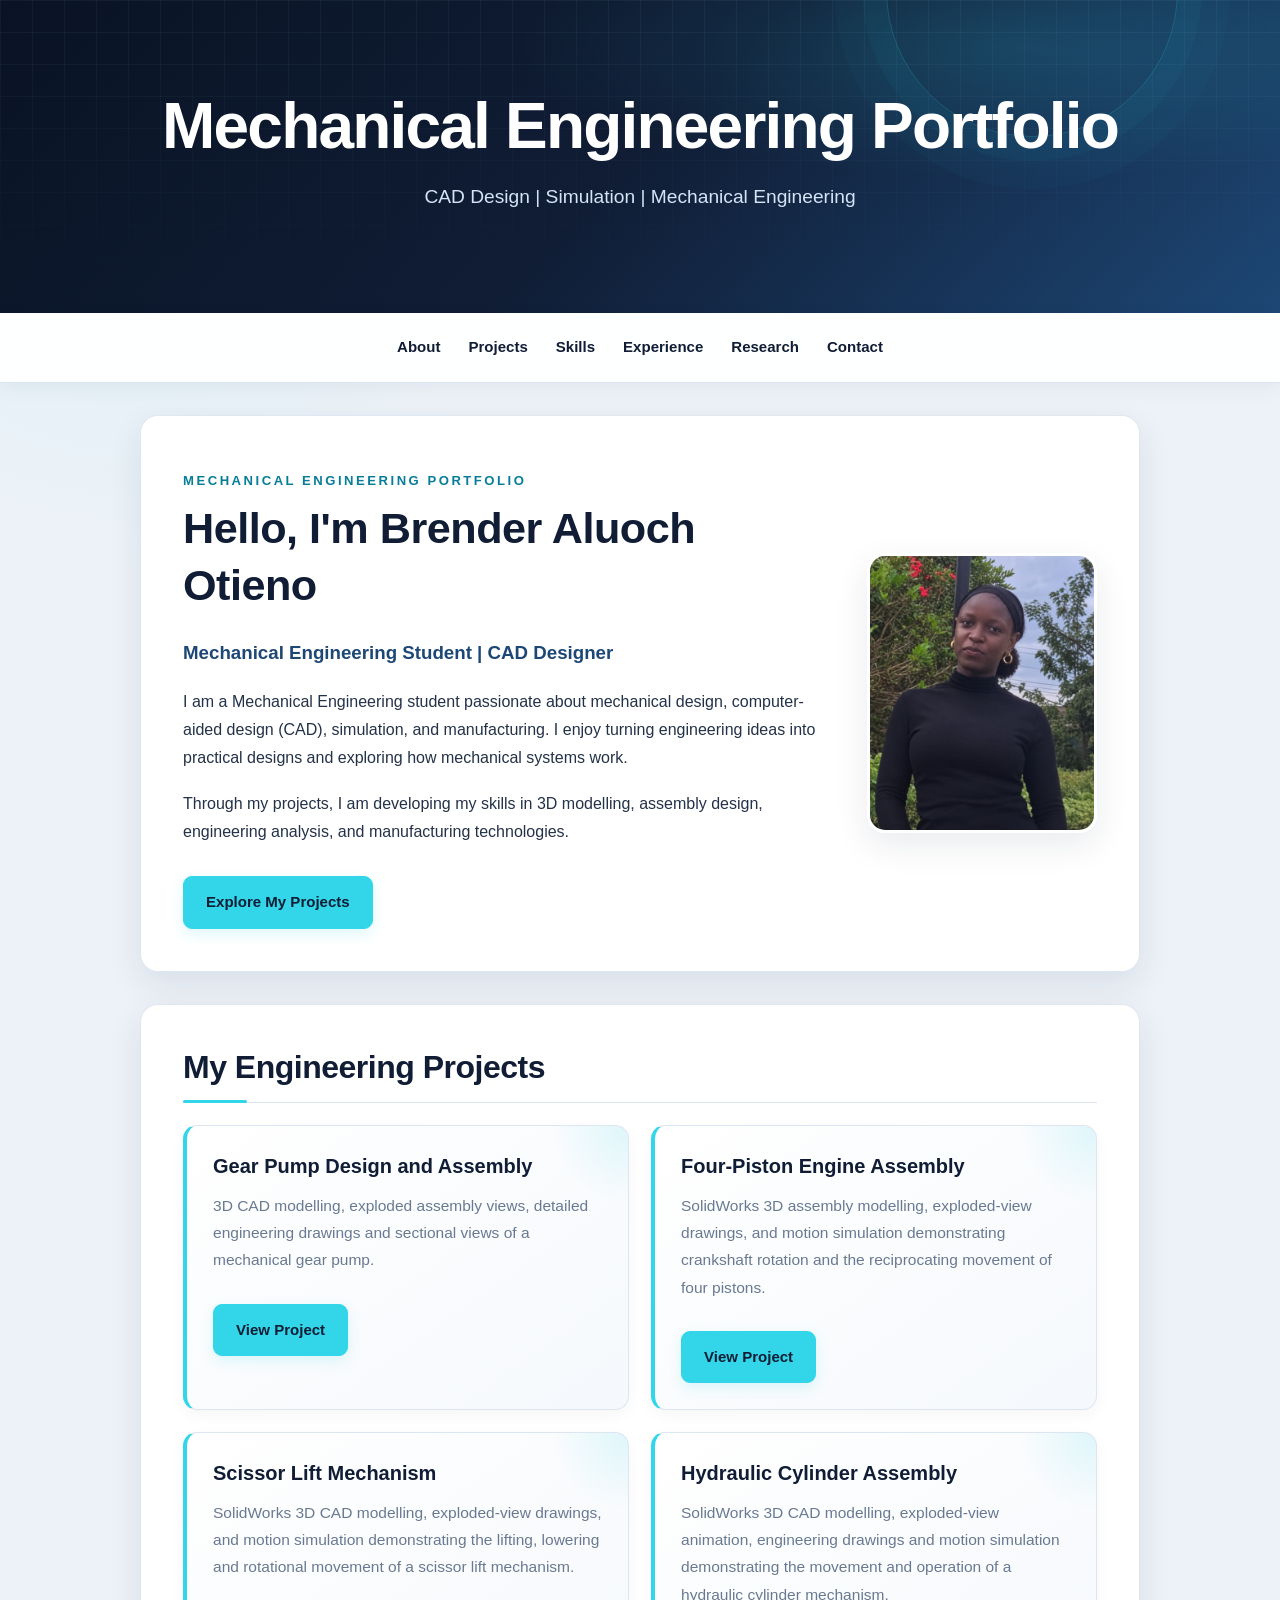
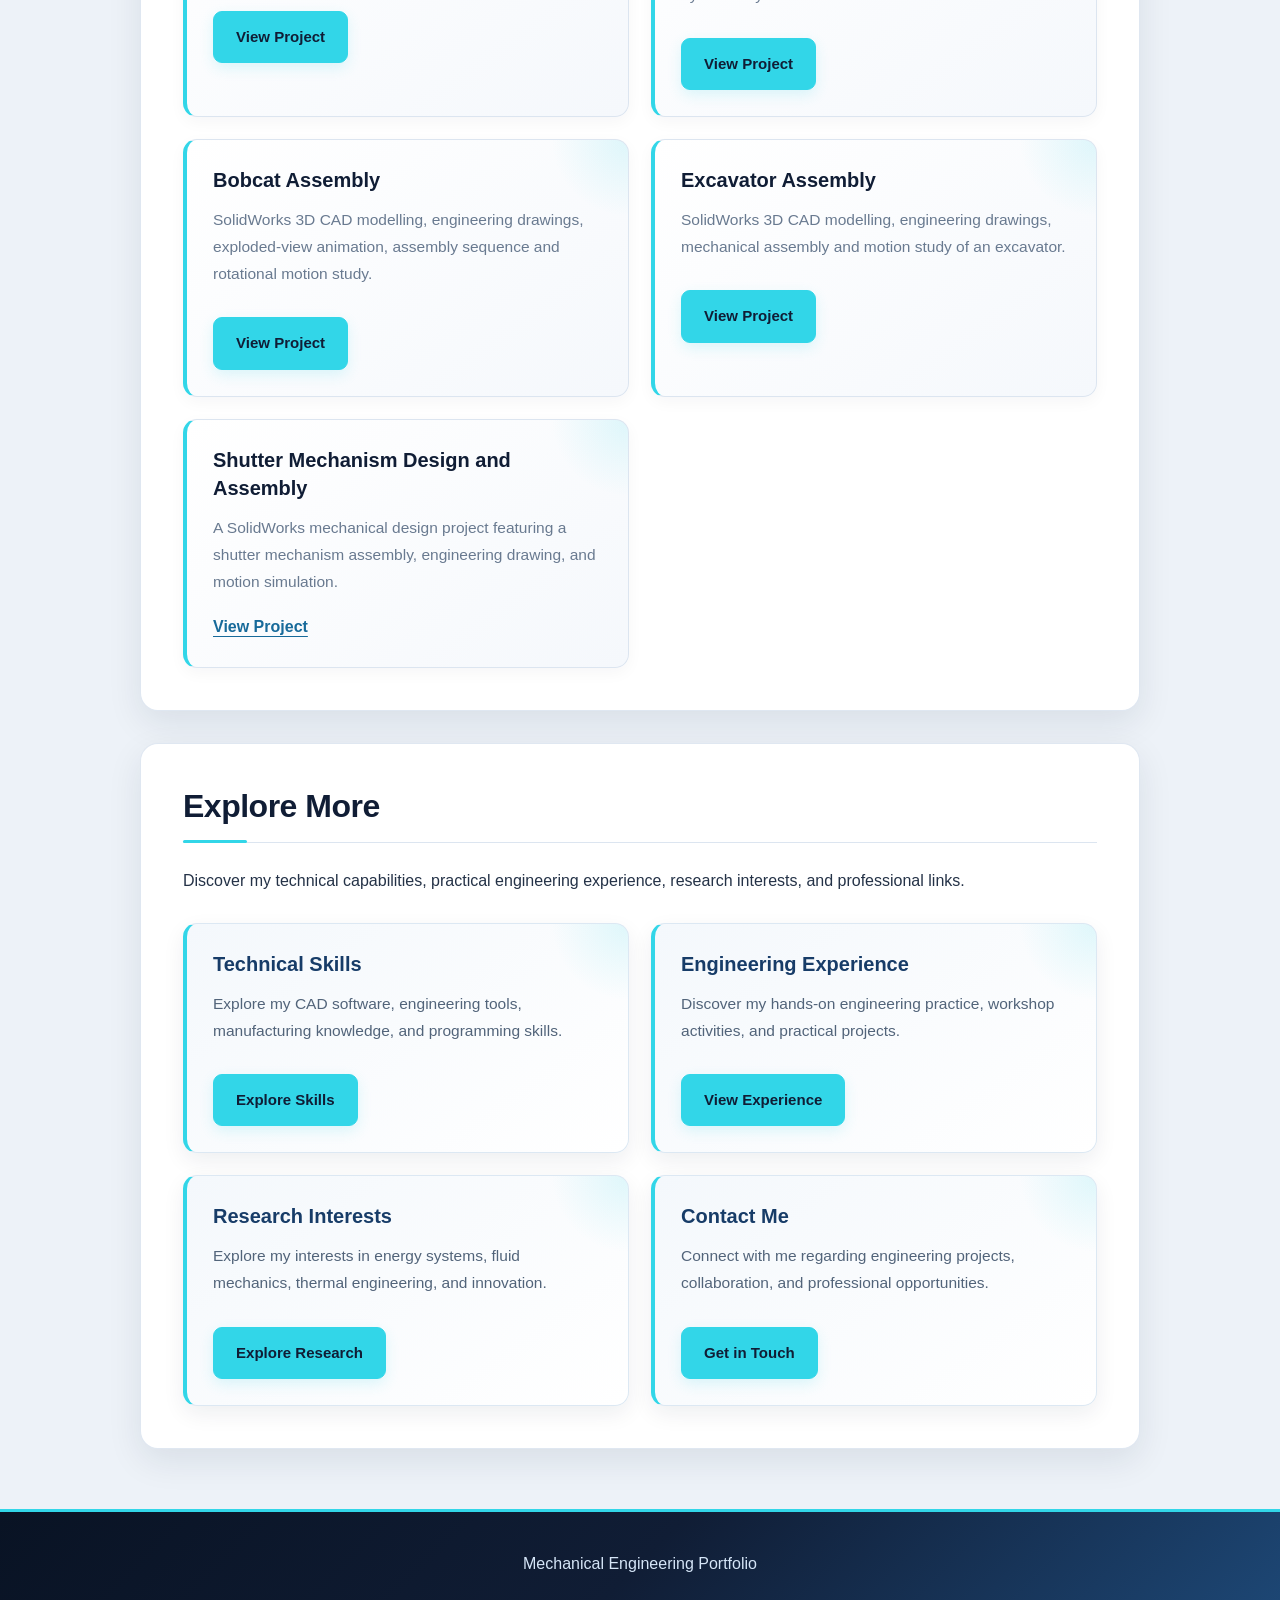
==== commit 232f43a6: "Update profile photo section in index.html Replaced photo placeholder with an image element." ====
--- a/index.html
+++ b/index.html
@@ -51,10 +51,8 @@
         </div>
 
         <div class="profile-photo">
-            <div class="photo-placeholder">
-                Your Photo
-            </div>
-        </div>
+    <img src="profile.png" alt="Brender Aluoch Otieno">
+</div>
 
     </div>
 </section>
